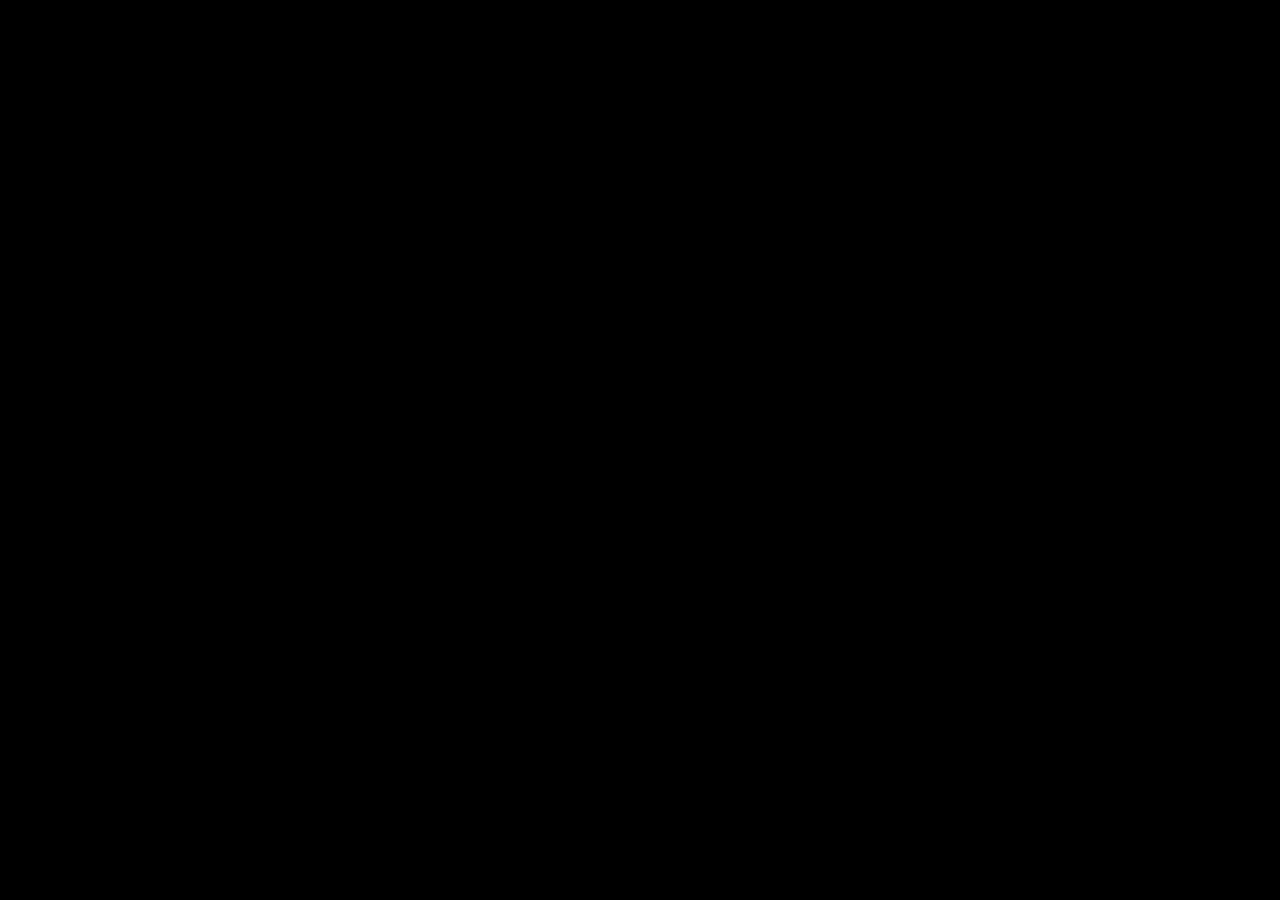
==== index.html @ 0058e204 "Create opening black screen" ====
<!DOCTYPE html>
<html lang="en">
<head>
    <meta charset="UTF-8">
    <meta name="viewport" content="width=device-width, initial-scale=1.0">

    <title>Creating Adventure</title>

    <link rel="stylesheet" href="style.css">
</head>

<body>

    <main id="adventure">
    </main>

    <script src="script.js"></script>
</body>
</html>
---- style.css ----
* {
    margin: 0;
    padding: 0;
    box-sizing: border-box;
}

html,
body {
    width: 100%;
    height: 100%;
}

body {
    background: #000;
    overflow: hidden;
}

#adventure {
    width: 100%;
    min-height: 100vh;
    background: #000;
}
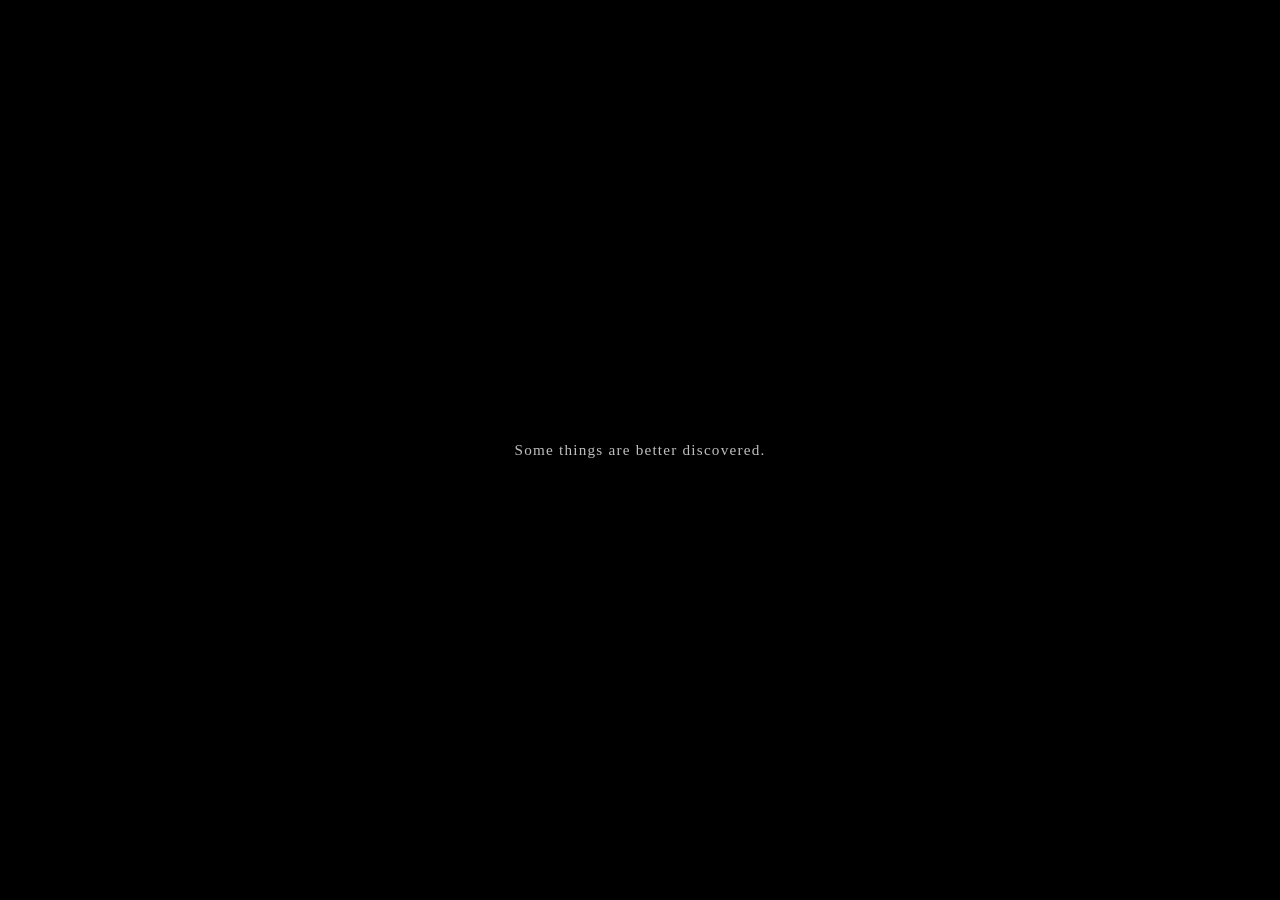
==== commit 90025d05: "Add opening message" ====
--- a/index.html
+++ b/index.html
@@ -11,8 +11,11 @@
 
 <body>
 
-    <main id="adventure">
-    </main>
+<main id="adventure">
+    <div class="opening-line">
+        <span>Some things are better discovered.</span>
+    </div>
+</main>
 
     <script src="script.js"></script>
 </body>
--- a/style.css
+++ b/style.css
@@ -19,4 +19,31 @@
     width: 100%;
     min-height: 100vh;
     background: #000;
+}
+
+.opening-line {
+    position: fixed;
+    inset: 0;
+    display: flex;
+    align-items: center;
+    justify-content: center;
+
+    color: rgba(255, 255, 255, 0.75);
+    font-family: Georgia, serif;
+    font-size: 0.95rem;
+    letter-spacing: 0.08em;
+    text-align: center;
+
+    opacity: 0;
+    animation: openingFade 3s ease forwards;
+}
+
+@keyframes openingFade {
+    from {
+        opacity: 0;
+    }
+
+    to {
+        opacity: 1;
+    }
 }
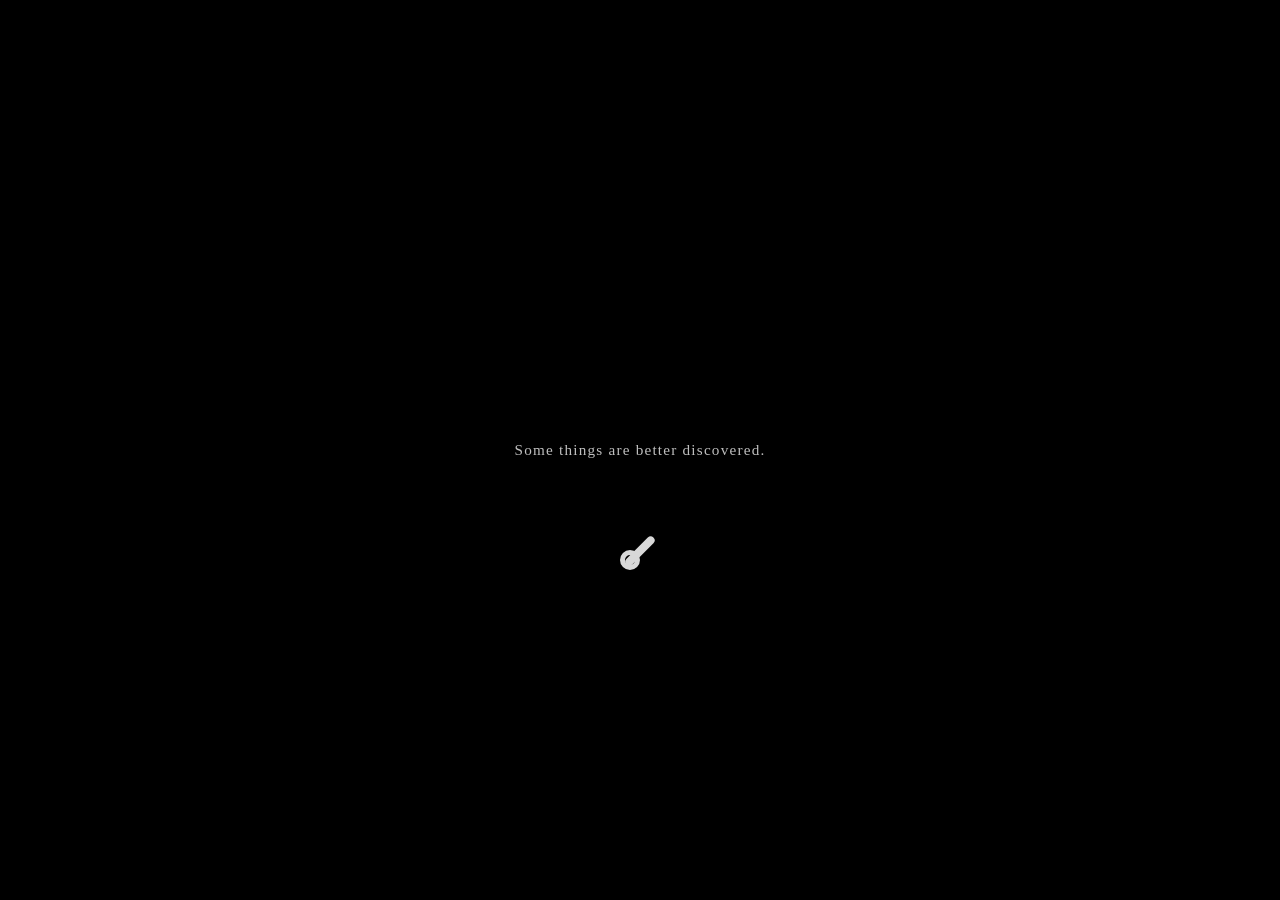
==== commit a3ee0001: "Add interactive little key" ====
--- a/index.html
+++ b/index.html
@@ -15,6 +15,12 @@
     <div class="opening-line">
         <span>Some things are better discovered.</span>
     </div>
+
+    <button class="little-key" aria-label="Unlock">
+    <span class="key-shaft"></span>
+    <span class="key-ring"></span>
+</button>
+
 </main>
 
     <script src="script.js"></script>
--- a/style.css
+++ b/style.css
@@ -46,4 +46,102 @@
     to {
         opacity: 1;
     }
+}
+
+.little-key {
+    position: fixed;
+    left: 50%;
+    top: 58%;
+
+    width: 58px;
+    height: 58px;
+
+    transform: translateX(-50%);
+
+    border: none;
+    background: transparent;
+
+    cursor: pointer;
+    opacity: 0;
+
+    animation: keyAppear 2s ease 3s forwards;
+
+    -webkit-tap-highlight-color: transparent;
+}
+
+.key-shaft {
+    position: absolute;
+
+    width: 8px;
+    height: 38px;
+
+    left: 25px;
+    top: 10px;
+
+    background: #d8d8d8;
+    border-radius: 4px;
+
+    transform: rotate(45deg);
+}
+
+.key-ring {
+    position: absolute;
+
+    width: 20px;
+    height: 20px;
+
+    left: 9px;
+    top: 28px;
+
+    border: 5px solid #d8d8d8;
+    border-radius: 50%;
+
+    transform: rotate(45deg);
+}
+
+@keyframes keyAppear {
+    from {
+        opacity: 0;
+        transform: translateX(-50%) translateY(8px);
+    }
+
+    to {
+        opacity: 1;
+        transform: translateX(-50%) translateY(0);
+    }
+}
+
+.opening-line.fade-out {
+    animation: messageDisappear 1s ease forwards;
+}
+
+.little-key.unlocking {
+    animation: keyUnlock 1s ease forwards;
+}
+
+@keyframes keyUnlock {
+    0% {
+        opacity: 1;
+        transform: translateX(-50%) scale(1) rotate(0deg);
+    }
+
+    25% {
+        opacity: 1;
+        transform: translateX(-50%) scale(1.18) rotate(-8deg);
+    }
+
+    50% {
+        opacity: 1;
+        transform: translateX(-50%) scale(1.12) rotate(8deg);
+    }
+
+    75% {
+        opacity: 1;
+        transform: translateX(-50%) scale(1.05) rotate(-4deg);
+    }
+
+    100% {
+        opacity: 0;
+        transform: translateX(-50%) scale(0.85) rotate(15deg);
+    }
 }
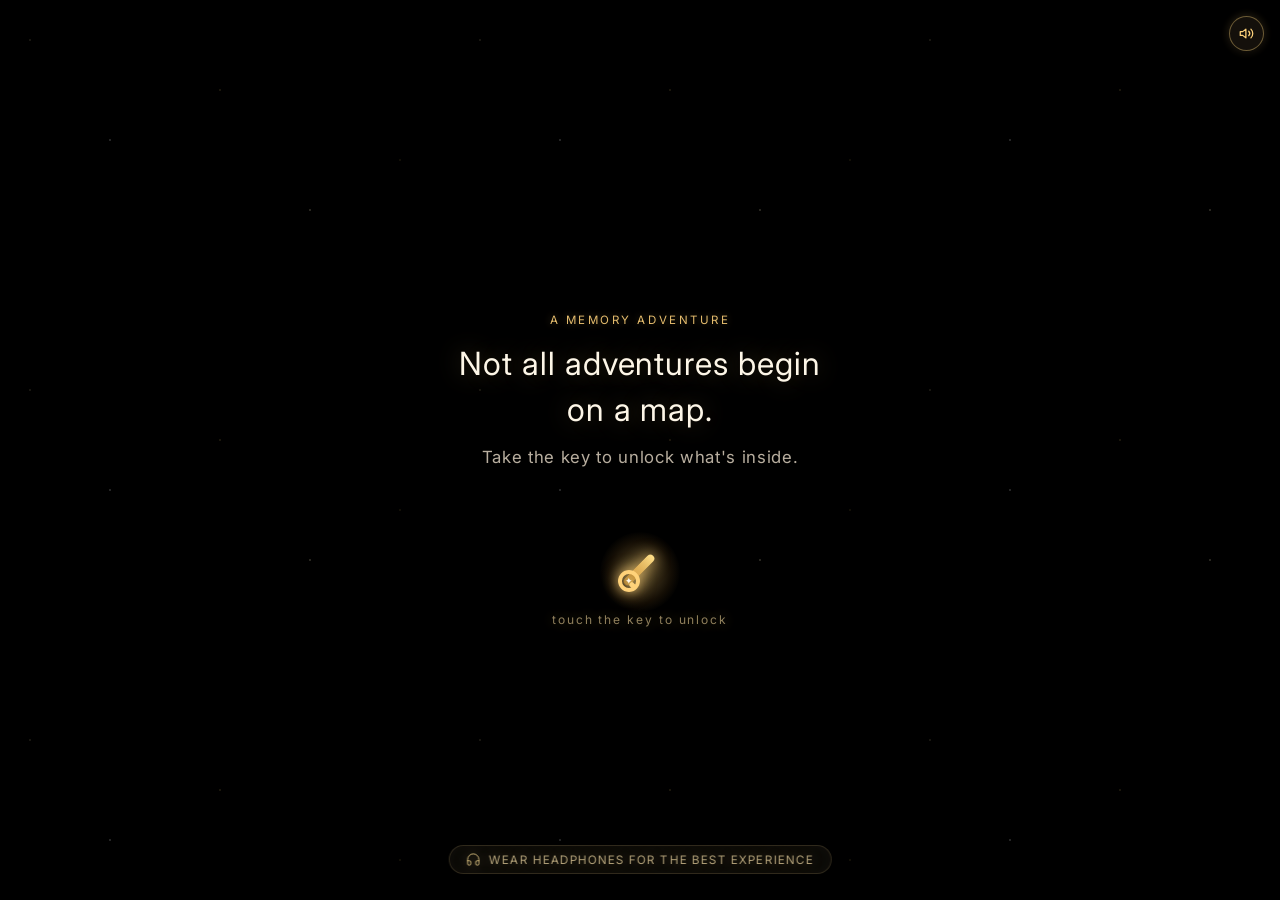
==== commit 5da0017e: "Bespoke birthday journey for Kokila ✨" ====
--- a/index.html
+++ b/index.html
@@ -6,23 +6,426 @@
 
     <title>Creating Adventure</title>
 
+    <link rel="preconnect" href="https://fonts.googleapis.com">
+    <link rel="preconnect" href="https://fonts.gstatic.com" crossorigin>
+    <link href="https://fonts.googleapis.com/css2?family=Caveat:wght@400;600;700&family=Inter:wght@300;400;500;600;700;800&display=swap" rel="stylesheet">
     <link rel="stylesheet" href="style.css">
 </head>
 
 <body>
 
+    <!-- Floating Audio Controller -->
+    <button id="audio-toggle" class="audio-control-btn" type="button" aria-label="Toggle background music" title="Toggle Music">
+        <svg class="audio-icon audio-icon-playing" width="18" height="18" viewBox="0 0 24 24" fill="none" stroke="currentColor" stroke-width="2" stroke-linecap="round" stroke-linejoin="round" aria-hidden="true">
+            <polygon points="11 5 6 9 2 9 2 15 6 15 11 19 11 5"></polygon>
+            <path d="M15.54 8.46a5 5 0 0 1 0 7.07"></path>
+            <path d="M19.07 4.93a10 10 0 0 1 0 14.14"></path>
+        </svg>
+        <svg class="audio-icon audio-icon-muted" width="18" height="18" viewBox="0 0 24 24" fill="none" stroke="currentColor" stroke-width="2" stroke-linecap="round" stroke-linejoin="round" aria-hidden="true">
+            <polygon points="11 5 6 9 2 9 2 15 6 15 11 19 11 5"></polygon>
+            <line x1="23" y1="9" x2="17" y2="15"></line>
+            <line x1="17" y1="9" x2="23" y2="15"></line>
+        </svg>
+        <span class="audio-pulse-ring" aria-hidden="true"></span>
+    </button>
+
+    <!-- Cinematic Soundtrack Audio Tracks -->
+    <div id="soundtrack-container" style="display:none;" aria-hidden="true">
+        <audio id="audio-track-1" preload="auto" loop playsinline>
+            <source src="audio/track1-possession.mp3" type="audio/mpeg">
+        </audio>
+        <audio id="audio-track-2" preload="auto" loop playsinline>
+            <source src="audio/track2-time-wont-change.mp3" type="audio/mpeg">
+        </audio>
+        <!-- Centerpiece Track: Soulmate (Countdown & Centerpiece Card) -->
+        <audio id="audio-track-soulmate" preload="auto" loop playsinline>
+            <source src="audio/Soulmate.m4a" type="audio/mp4">
+            <source src="audio/Soulmate.m4a" type="audio/x-m4a">
+        </audio>
+        <!-- Envelope & Letter Track: Lost Letters -->
+        <audio id="audio-track-3" preload="auto" loop playsinline>
+            <source src="audio/track3-lost-letters.mp3" type="audio/mpeg">
+            <source src="audio/track3-lost-letters.m4a" type="audio/mp4">
+        </audio>
+        <!-- Movie Credits Track: Enchanting -->
+        <audio id="audio-track-4" preload="auto" playsinline>
+            <source src="audio/track4-enchanting.mp3" type="audio/mpeg">
+        </audio>
+    </div>
+
 <main id="adventure">
+    <!-- Stage 1: The Sacred Key & Opening -->
+    <div class="opening-space" aria-hidden="true">
+        <div class="opening-stardust"></div>
+    </div>
+
     <div class="opening-line">
-        <span>Some things are better discovered.</span>
+        <span class="opening-tag">A Memory Adventure</span>
+        <h1 class="opening-title">Not all adventures begin on a map.</h1>
+        <p class="opening-prompt">Take the key to unlock what's inside.</p>
     </div>
 
-    <button class="little-key" aria-label="Unlock">
-    <span class="key-shaft"></span>
-    <span class="key-ring"></span>
-</button>
+    <!-- Ambient Sound Whisper -->
+    <div class="opening-audio-cue" aria-hidden="true">
+        <svg class="audio-cue-svg" width="15" height="15" viewBox="0 0 24 24" fill="none" stroke="currentColor" stroke-width="1.6" stroke-linecap="round" stroke-linejoin="round" aria-hidden="true">
+            <path d="M3 14h3a2 2 0 0 1 2 2v3a2 2 0 0 1-2 2H5a2 2 0 0 1-2-2v-7a9 9 0 0 1 18 0v7a2 2 0 0 1-2 2h-1a2 2 0 0 1-2-2v-3a2 2 0 0 1 2-2h3"></path>
+        </svg>
+        <span class="audio-cue-text">Wear headphones for the best experience</span>
+    </div>
+
+    <button class="little-key" aria-label="Unlock the adventure" title="Take the key">
+        <div class="key-aura" aria-hidden="true"></div>
+        <span class="key-shaft"></span>
+        <span class="key-ring">
+            <span class="key-gem" aria-hidden="true">✦</span>
+        </span>
+    </button>
+
+    <!-- Pure Light Form Hint (Appears softly after 5s if idle) -->
+    <p class="key-light-hint" aria-hidden="true">touch the key to unlock</p>
+
+    <div class="unlock-screen"></div>
+    <div class="golden-light"></div>
+
+    <!-- Stage 2: The Gateway Unlock -->
+    <section class="next-scene" aria-label="The Gateway">
+        <div class="gateway-beam" aria-hidden="true"></div>
+        <div class="gateway-content">
+            <div class="gateway-emblem" aria-hidden="true">✦</div>
+            <span class="gateway-tag">The Threshold</span>
+            <h2 class="gateway-title">The Door is Open.</h2>
+            <p class="gateway-subtitle">A quiet path back through the years we've shared.</p>
+            <button class="continue-hint" type="button">
+                Step Inside <span>→</span>
+            </button>
+        </div>
+    </section>
+
+    <!-- Stage 3: The Discovery -->
+    <section class="discovery-scene" aria-label="The Discovery">
+        <div class="discovery-halo" aria-hidden="true"></div>
+        <div class="discovery-constellation" aria-hidden="true">
+            <span class="const-star const-1">✦</span>
+            <span class="const-line"></span>
+            <span class="const-star const-2">✦</span>
+            <span class="const-line"></span>
+            <span class="const-star const-3">✦</span>
+        </div>
+        <div class="discovery-content">
+            <span class="discovery-tag">Before the Noise</span>
+            <h2 class="discovery-title">Years may pass, but memories stay golden.</h2>
+            <p class="discovery-subtitle">A small pause for the chaos, the laughter, and the school days that built this bond.</p>
+            <button class="discovery-hint" type="button">
+                Follow the Light <span>↓</span>
+            </button>
+        </div>
+    </section>
+
+    <!-- Stage 4: The Birthday Wish & Candle -->
+    <section class="wish-scene" aria-label="Make a Wish">
+        <div class="wish-ambient-glow" aria-hidden="true"></div>
+
+        <header class="wish-header">
+            <span class="wish-tag">A Birthday Tradition</span>
+            <h2 class="wish-heading">Make a Wish</h2>
+            <p class="wish-subheading">Every year brings new roads, but today is for you.</p>
+        </header>
+
+        <!-- The Realistic Birthday Candle -->
+        <div class="wish-candle-wrapper">
+            <div class="wish-candle" role="button" tabindex="0" aria-label="Touch to light the birthday candle">
+                <!-- Flame -->
+                <div class="candle-flame">
+                    <span class="flame-inner"></span>
+                </div>
+                <!-- Thread Wick with pre-ignition ember -->
+                <div class="candle-wick">
+                    <span class="wick-ember" aria-hidden="true"></span>
+                    <div class="wick-guide-ring" aria-hidden="true"></div>
+                </div>
+                <!-- Wax Pillar -->
+                <div class="candle-body">
+                    <div class="candle-melt"></div>
+                </div>
+                <!-- Brass Plate Pedestal -->
+                <div class="candle-pedestal" aria-hidden="true"></div>
+            </div>
+        </div>
+
+        <div class="wish-star" aria-hidden="true">✦</div>
+
+        <p class="wish-message">Close your eyes, make your wish, and release it into the stars.</p>
+
+        <div class="wish-action-area">
+            <button class="wish-hint" type="button">Touch the Wick to Light the Flame ✦</button>
+            <p class="wish-guide-below" aria-hidden="true"><span class="guide-arrow">↑</span> touch the wick or tap above to light ✦</p>
+        </div>
+
+        <!-- Golden portal transition -->
+        <div class="wish-portal" aria-hidden="true"></div>
+    </section>
+
+    <!-- Stage 6: The Lantern Walk -->
+    <section class="memory-scene" aria-label="The Lantern Walk">
+        <!-- Celebratory Golden Birthday Streamer Blast for Chapters 1-3 -->
+        <canvas id="streamer-blast-canvas" class="streamer-blast-canvas" aria-hidden="true"></canvas>
+        <div class="popper-launcher" id="popper-launcher" aria-hidden="true"></div>
+
+        <div class="lantern-walk">
+            <!-- Floating Ambient Lantern -->
+            <div class="walk-lantern unlit" aria-hidden="true">
+                <div class="lantern-glow"></div>
+                <div class="lantern-frame">
+                    <div class="lantern-cap"></div>
+                    <div class="lantern-glass">
+                        <div class="lantern-flame"></div>
+                    </div>
+                    <div class="lantern-base"></div>
+                </div>
+            </div>
+
+            <!-- Memory Vignettes (Chapters) -->
+            <div class="vignette-stage">
+                <article class="vignette-card active" data-step="0">
+                    <span class="vignette-chapter">Chapter I</span>
+                    <h2 class="vignette-title">The First Steps</h2>
+                    <div class="vignette-token" aria-hidden="true">
+                        <svg viewBox="0 0 24 24" width="28" height="28" fill="none" stroke="currentColor" stroke-width="1.5">
+                            <circle cx="12" cy="12" r="9"/>
+                            <path d="M12 7v5l3 3"/>
+                        </svg>
+                    </div>
+                    <p class="vignette-text">It all began with a simple classroom arrangement. 📚 I got to know you through a friend of my group leader. Back then, I never imagined that such a small connection would lead to a friendship that would mean so much to me. 🫶</p>
+                </article>
+
+                <article class="vignette-card" data-step="1">
+                    <span class="vignette-chapter">Chapter II</span>
+                    <h2 class="vignette-title">The Shared Chaos</h2>
+                    <div class="vignette-token" aria-hidden="true">
+                        <svg viewBox="0 0 24 24" width="28" height="28" fill="none" stroke="currentColor" stroke-width="1.5">
+                            <path d="M4 19.5A2.5 2.5 0 0 1 6.5 17H20"/>
+                            <path d="M6.5 2H20v20H6.5A2.5 2.5 0 0 1 4 19.5v-15A2.5 2.5 0 0 1 6.5 2z"/>
+                            <line x1="8" y1="7" x2="16" y2="7"/>
+                            <line x1="8" y1="11" x2="14" y2="11"/>
+                        </svg>
+                    </div>
+                    <p class="vignette-text">From surviving exam pressure and endless record writing to all the fun we had in class, our school days were filled with so many little moments. 📚 And those bus rides back home, talking about how the day went, followed by our messages even after reaching home… somehow, there was always something more to share. 😂💬 Looking back, it's amazing how those ordinary everyday moments became some of my favourite memories. 🥹✨</p>
+                </article>
+
+                <article class="vignette-card" data-step="2">
+                    <span class="vignette-chapter">Chapter III</span>
+                    <h2 class="vignette-title">The Quiet Constant</h2>
+                    <div class="vignette-token" aria-hidden="true">
+                        <svg viewBox="0 0 24 24" width="28" height="28" fill="none" stroke="currentColor" stroke-width="1.5">
+                            <path d="M17.5 19H9a7 7 0 1 1 6.71-9h1.79a4.5 4.5 0 1 1 0 9Z"/>
+                            <path d="M11 19v2m4-2v2"/>
+                        </svg>
+                    </div>
+                    <p class="vignette-text">As school days turned into different routines, life slowly became busier for both of us. We may not talk as often as we used to, but our messages and calls still keep our friendship going 💬. I know we don't have to talk every day to remain best friends, but honestly, I still miss having you around in person. Those face-to-face conversations, random laughs, and little everyday moments are things that messages and calls can never quite replace. Even with life taking us through different routines, you'll always be someone whose presence I genuinely miss ✨.</p>
+                </article>
+
+                <article class="vignette-card" data-step="3">
+                    <span class="vignette-chapter">Chapter IV</span>
+                    <h2 class="vignette-title">The Open Horizon</h2>
+                    <div class="vignette-token" aria-hidden="true">
+                        <svg viewBox="0 0 24 24" width="28" height="28" fill="none" stroke="currentColor" stroke-width="1.5">
+                            <path d="M12 3l2.8 5.7 6.2.9-4.5 4.4 1.1 6.2L12 17.3l-5.6 2.9 1.1-6.2-4.5-4.4 6.2-.9z"/>
+                        </svg>
+                    </div>
+                    <p class="vignette-text">There's still so much waiting for us beyond the school days we've left behind. Different goals, new experiences, and plenty of things life has yet to bring our way. 🌷 I hope that, even as we grow older and follow our own paths, we still find little moments to meet, talk, laugh, and create new memories together. I genuinely wish to see you achieve everything you've been working towards and find happiness in every chapter ahead. And who knows? Maybe years from now, we'll look back at all these little memories and laugh about how it all began. Here's to everything still waiting for us! ✨</p>
+                </article>
+
+                <!-- Heartfelt Suspense Countdown before Centerpiece Reveal -->
+                <div class="walk-countdown-interlude" aria-hidden="true">
+                    <div class="countdown-pulse-ring"></div>
+                    <div class="countdown-number-box">
+                        <span class="countdown-num">3</span>
+                    </div>
+                    <p class="countdown-phrase">Every journey has a reason...</p>
+                    <p class="countdown-sub-phrase">A quiet pause before the truth.</p>
+                </div>
+
+                <article class="vignette-card conclusion-card" data-step="4">
+                    <div class="conclusion-emblem" aria-hidden="true">✦</div>
+                    <span class="vignette-chapter">FOR MY BEST FRIEND 🌷✨</span>
+                    <h2 class="vignette-title conclusion-name-title">Happy Birthday, Kokila! 🥳🎂🎀</h2>
+                    <p class="vignette-text">Another year of laughter, growth, and new experiences awaits you. I hope life brings you happiness, success, and everything you've been wishing for. 🌸🦋</p>
+                    <p class="vignette-text">And here's one thing I want you to know: No matter how much our lives change, I'll always value the friendship we've built. I'll keep cheering for you, celebrating your little victories, sharing laughs whenever we meet, and making more memories whenever life gives us the chance. 🫶💫</p>
+                    <p class="vignette-text">You have a friend in me, always. 🤝💗</p>
+                    <button class="walk-finish-btn" type="button">There is one last thing... ✦</button>
+                </article>
+            </div>
+
+            <!-- Navigation Controls -->
+            <nav class="walk-controls" aria-label="Lantern Walk Navigation">
+                <div class="step-indicators" aria-hidden="true">
+                    <span class="step-dot active"></span>
+                    <span class="step-dot"></span>
+                    <span class="step-dot"></span>
+                    <span class="step-dot"></span>
+                </div>
+                <button class="walk-step-btn" type="button">
+                    Walk forward <span>→</span>
+                </button>
+            </nav>
+        </div>
+    </section>
+
+    <!-- Stage 7: The Cinematic Envelope & Letter Reveal -->
+    <section class="envelope-scene" aria-label="A Letter for You">
+        <div class="envelope-bloom" aria-hidden="true"></div>
+        <div class="envelope-shimmer" aria-hidden="true"></div>
+        <div class="envelope-spotlight" aria-hidden="true"></div>
+        <div class="envelope-wrapper">
+            <div class="envelope-glow" aria-hidden="true"></div>
+
+            <!-- The Interactive Envelope -->
+            <div class="envelope-card" role="button" tabindex="0" aria-label="Touch the wax seal to open the letter">
+                <div class="envelope-box">
+                    <!-- 1. Back panel with archival lining -->
+                    <div class="envelope-back">
+                        <div class="envelope-lining"></div>
+                    </div>
+
+                    <!-- 2. The Physical Letter Paper tucked inside the envelope pocket -->
+                    <article class="letter-paper" aria-hidden="true">
+                        <!-- Physical Fold Creases & Paper Edge Highlight -->
+                        <div class="paper-crease paper-crease-top" aria-hidden="true"></div>
+                        <div class="paper-crease paper-crease-bottom" aria-hidden="true"></div>
+                        <div class="paper-edge-highlight" aria-hidden="true"></div>
+
+                        <header class="letter-header">
+                            <span class="letter-subtitle">For My Best Friend</span>
+                            <h2 class="letter-title">Beyond the Adventure</h2>
+                        </header>
+                        <div class="letter-body">
+                            <p>If there's one thing I hope you know, it's how much you mean to me. <span class="letter-emoji">🫶</span></p>
+                            <p>This little website is my way of showing you just how much you matter to me. I hoping that even a small part of what our friendship means to me would reach you through these words and memories. <span class="letter-emoji">💗</span></p>
+                            <p>I've never really been on the receiving side of something like this, but I wanted you to experience it. Honestly, I wasn't sure how you'd feel about receiving something this personal from me, but I thought you deserved to have this experience too <span class="letter-emoji">🤍</span></p>
+                            <p>I've met so many people along the way, but the comfort I feel when I'm with you is something I haven't found with anyone else. There's just something about being around you that feels different—something easy, familiar, and hard to put into words. From our random conversations to our silliest jokes, you've given me so many little moments that I'll always keep close to my heart. <span class="letter-emoji">✨</span></p>
+                            <p>Maybe I don't tell you this often, but your presence makes a difference in my life. Even on days when I don't feel like talking to anyone, you're still someone I find myself wanting to talk to. And even when life gets busy and we don't talk as much, it doesn't make you any less important to me. <span class="letter-emoji">🤍</span></p>
+                            <p>Sometimes, when I see two best friends laughing together like absolute idiots over the smallest things, I find myself missing you a little more. It's funny how something so ordinary can remind you of someone so important. <span class="letter-emoji">🥹</span></p>
+                            <p>And honestly, your reels about our friendship? They genuinely light up my entire day. You might send them as just another reel, but to me, there's something special about knowing that a little piece of our friendship crossed your mind too. <span class="letter-emoji">🥺💞</span></p>
+                            <p>I don't know where life will take us or how much things will change along the way. But I hope that, no matter how busy life gets or how different our days become, we always find a way to stay in each other's lives. We don't have to talk every day for this friendship to matter. I just hope we never lose the comfort of being ourselves around each other. <span class="letter-emoji">🌷</span></p>
+                            <p class="letter-birthday-line"><strong>Happy Birthday, Kokila. <span class="letter-emoji">❤️🎂</span></strong></p>
+                            <p>I know life can get pretty tough sometimes, but whenever it does, just one call or one message is enough. I'll be there for you, no matter what—as your best friend, ready to listen, laugh with you, or simply be there whenever you need me. You can always count on me. <span class="letter-emoji">🫂🤝</span></p>
+                            <p>No matter how much life changes, I hope we always have a little space in each other's world for the laughter, the nonsense, and the friendship that means so much to me. Here's to many more little moments that we'll someday look back on and smile about. <span class="letter-emoji">✨</span></p>
+                            <div class="letter-signoff">
+                                <span class="signoff-salutation">Forever your friend,</span>
+                                <span class="signoff-name">Karthik</span>
+                            </div>
+                        </div>
+                        <footer class="letter-footer">
+                            <button class="letter-close-btn" type="button">Continue Journey ✦</button>
+                        </footer>
+                    </article>
+
+                    <!-- 3. Front Pocket Panels (covers lower half of letter) -->
+                    <div class="envelope-pocket"></div>
+
+                    <!-- 4. Top Triangular Flap -->
+                    <div class="envelope-flap"></div>
+
+                    <!-- 5. Golden Wax Seal -->
+                    <div class="envelope-seal" aria-hidden="true">
+                        <span class="seal-monogram">K</span>
+                    </div>
+                </div>
+            </div>
+
+            <p class="envelope-hint">Touch the seal to open</p>
+
+            <!-- Floating Scroll Guide Arrow (Positioned safely BELOW letter paper after 10s idle) -->
+            <button class="letter-scroll-cue" id="letter-scroll-cue" type="button" aria-label="Scroll down to read more" title="Scroll down">
+                <svg width="18" height="18" viewBox="0 0 24 24" fill="none" stroke="currentColor" stroke-width="2.4" stroke-linecap="round" stroke-linejoin="round" aria-hidden="true">
+                    <polyline points="6 9 12 15 18 9"></polyline>
+                </svg>
+            </button>
+        </div>
+    </section>
+
+    <!-- Stage 8 & 9: The Cinematic Movie Ending Credits & Final Note -->
+    <section class="credits-scene" aria-label="Closing Credits and Farewell">
+        <div class="credits-stars" aria-hidden="true"></div>
+        <div class="credits-spotlight" aria-hidden="true"></div>
+        <div class="credits-final-bloom" aria-hidden="true"></div>
+
+        <div class="credits-theater">
+            
+            <!-- Slide 1: Original Soundtrack -->
+            <article class="credit-slide" data-slide="0">
+                <span class="credit-category">ORIGINAL SOUNDTRACK</span>
+                <p class="credit-highlight typewriter-text">Specially Made for You 🎶</p>
+                <div class="credit-track-list">
+                    <p class="credit-line typewriter-text">Every track you hear in this little adventure was composed by Me,</p>
+                    <p class="credit-line typewriter-text">Unakku pudikkum nu nenachen, So pannen 😁.</p>
+                    <p class="credit-line credit-software typewriter-text">Composed in FL Studio (software)</p>
+                    <p class="credit-line typewriter-text">A little gift through music. 🫶✨</p>
+                </div>
+            </article>
+
+            <!-- Slide 2: Story & Memories -->
+            <article class="credit-slide" data-slide="1">
+                <span class="credit-category">STORY &amp; MEMORIES</span>
+                <p class="credit-statement typewriter-text">Inspired by a Friendship Called Ours 💗</p>
+                <div class="credit-story-box">
+                    <p class="credit-subtext typewriter-text">From ordinary school days to unforgettable little moments, every part of this adventure carries a memory of our friendship 🏫💕</p>
+                    <p class="credit-subtext typewriter-text">Some memories were made in classrooms, some during phone calls, and some through simple messages. Each one became a little part of this story ✨</p>
+                </div>
+            </article>
+
+            <!-- Slide 3: Design & Coding -->
+            <article class="credit-slide" data-slide="2">
+                <span class="credit-category">DESIGN &amp; CODING</span>
+                <p class="credit-statement typewriter-text">A Month in the Making 🌙</p>
+                <div class="credit-story-box">
+                    <p class="credit-subtext typewriter-text">The first week went into building the foundation and writing the base code. The rest of the month was spent bringing this little adventure to life, one idea and detail at a time.</p>
+                    <p class="credit-subtext typewriter-text">Countless little touches, quiet late nights with start-dust, and a month of effort—all to make something special for you 🌷</p>
+                </div>
+            </article>
+
+            <!-- Slide 4: Special Dedication -->
+            <article class="credit-slide" data-slide="3">
+                <span class="credit-category">SPECIAL DEDICATION</span>
+                <div class="credit-dedication-box">
+                    <p class="credit-dedication-text typewriter-text">To the one friend who made the ordinary school days unforgettable. 🌷✨</p>
+                    <p class="credit-dedication-sub typewriter-text">No matter how far the road goes, some bonds remain unchanged. 🫶</p>
+                </div>
+            </article>
+
+            <!-- Slide 5: The Grand Final Climax & Peaceful Closing -->
+            <article class="credit-slide final-slide" data-slide="4">
+                <div class="final-star" aria-hidden="true">✦</div>
+                <div class="final-climax-box">
+                    <p class="final-gratitude-text typewriter-text">Thank you for being part of my story. 🌷</p>
+                    <h2 class="final-birthday-text typewriter-text">Happy Birthday, Kokz ! 🤍✨</h2>
+                    <div class="final-body-box">
+                        <p class="final-paragraph typewriter-text">The school days may be behind us, but the memories we've made will always have a special place in my life.</p>
+                        <p class="final-paragraph typewriter-text">I hope this little Bespoke brought a smile to your face, just as creating it brought so much joy to mine.</p>
+                        <p class="final-paragraph typewriter-text">Here's to the memories we've made, and all the little moments still waiting for us. 🥹💛</p>
+                    </div>
+                    <p class="final-friendship-text typewriter-text">With lots of friendship, always... 🫶</p>
+                </div>
+                <div class="final-actions">
+                    <button class="replay-btn" type="button" aria-label="Relive the journey">
+                        <span>↺</span> Relive the Journey
+                    </button>
+                </div>
+            </article>
+
+        </div>
+
+        <!-- Cinematic Next Slide Timer (Clean 6s Countdown) -->
+        <div class="credits-timeline-bar" aria-hidden="true">
+            <div class="credits-progress-track">
+                <div class="credits-progress-fill"></div>
+            </div>
+            <span class="credits-time-countdown">6s</span>
+        </div>
+    </section>
 
 </main>
 
     <script src="script.js"></script>
 </body>
-</html>+</html>
--- a/style.css
+++ b/style.css
@@ -1,3 +1,27 @@
+/* --- ULTIMATE MOBILE LAG FIX: STRIP SHADOW BLURS FROM MOVING ENGINE PARTICLES --- */
+.touch-spark, 
+.portal-spark, 
+.confetti-piece, 
+.spark-trail-dot, 
+.seal-shard, 
+.transition-ember,
+.wish-travel-spark {
+    box-shadow: none !important;
+    filter: none !important;
+    will-change: transform, opacity;
+}
+
+:root {
+    --font-sf: -apple-system, BlinkMacSystemFont, "SF Pro Display", "SF Pro Text", "SF Pro", "Inter", -apple-system-subheadline, system-ui, sans-serif;
+    --font-sf-bold: -apple-system, BlinkMacSystemFont, "SF Pro Display", "SF Pro", "Inter", system-ui, sans-serif;
+
+    /* Stranger Things S03 Starcourt Mall Night Lights (Pink & Blue Fusion) */
+    --starcourt-pink: #ff2a8d;
+    --starcourt-blue: #00d4ff;
+    --starcourt-violet: #d946ef;
+    --starcourt-gold: #ffd27a;
+}
+
 * {
     margin: 0;
     padding: 0;
@@ -11,8 +35,15 @@
 }
 
 body {
-    background: #000;
+    background: #040406;
+    background-image: 
+        radial-gradient(ellipse at 12% 18%, rgba(255, 42, 141, 0.04) 0%, transparent 48%),
+        radial-gradient(ellipse at 88% 82%, rgba(0, 212, 255, 0.04) 0%, transparent 48%);
+    /* background-attachment: fixed removed for mobile 60fps */
     overflow: hidden;
+    font-family: var(--font-sf);
+    -webkit-font-smoothing: antialiased;
+    -moz-osx-font-smoothing: grayscale;
 }
 
 #adventure {
@@ -21,127 +52,3948 @@
     background: #000;
 }
 
+/* ========================================================
+   STAGE 1: The Sacred Key & Memory Opening
+   ======================================================== */
+.opening-space {
+    position: fixed;
+    inset: 0;
+    pointer-events: none;
+    z-index: 0;
+}
+
+.opening-stardust {
+    position: absolute;
+    inset: 0;
+    background-image: 
+        radial-gradient(1px 1px at 30px 40px, rgba(255, 230, 175, 0.65), transparent),
+        radial-gradient(1.5px 1.5px at 110px 140px, rgba(255, 255, 255, 0.55), transparent),
+        radial-gradient(1px 1px at 220px 90px, rgba(255, 215, 120, 0.7), transparent),
+        radial-gradient(1.5px 1.5px at 310px 210px, rgba(255, 240, 200, 0.6), transparent),
+        radial-gradient(1px 1px at 400px 160px, rgba(255, 210, 100, 0.5), transparent);
+    background-size: 450px 350px;
+    opacity: 0.5;
+    animation: stardustTwinkle 6s ease-in-out infinite alternate;
+}
+
 .opening-line {
     position: fixed;
     inset: 0;
+    bottom: 120px;
+    display: flex;
+    flex-direction: column;
+    align-items: center;
+    justify-content: center;
+    text-align: center;
+    padding: 24px;
+    margin: auto;
+    max-width: 440px;
+    opacity: 0;
+    animation: openingFadeIn 2.2s ease 0.6s forwards;
+    z-index: 5;
+}
+
+@keyframes openingFadeIn {
+    0% {
+        opacity: 0;
+        transform: translateY(14px);
+    }
+    100% {
+        opacity: 1;
+        transform: translateY(0);
+    }
+}
+
+.opening-tag {
+    font-family: var(--font-sf);
+    font-size: 0.72rem;
+    letter-spacing: 0.22em;
+    text-transform: uppercase;
+    color: #ffd27a;
+    margin-bottom: 14px;
+    opacity: 0.9;
+    text-shadow: 0 0 10px rgba(255, 210, 122, 0.35);
+}
+
+.opening-title {
+    font-family: var(--font-sf);
+    font-size: clamp(1.45rem, 5vw, 2rem);
+    font-weight: normal;
+    color: #fdf6e7;
+    letter-spacing: 0.03em;
+    line-height: 1.45;
+    margin: 0 0 14px;
+    text-shadow: 0 0 24px rgba(255, 215, 120, 0.25);
+}
+
+.opening-prompt {
+    font-family: var(--font-sf);
+    font-size: clamp(0.92rem, 3.8vw, 1.05rem);
+    color: rgba(245, 232, 212, 0.75);
+    letter-spacing: 0.04em;
+    margin: 0;
+}
+
+.opening-line.fade-out {
+    animation: messageDisappear 1s ease forwards;
+    pointer-events: none;
+}
+
+@keyframes messageDisappear {
+    from {
+        opacity: 1;
+    }
+    to {
+        opacity: 0;
+        visibility: hidden;
+    }
+}
+
+/* The Sacred Golden Key */
+.little-key {
+    position: fixed;
+    left: 50%;
+    top: 60%;
+    width: 64px;
+    height: 64px;
+    transform: translateX(-50%);
+    border: none;
+    background: transparent;
+    cursor: pointer;
+    opacity: 0;
+    animation: keyAppear 1.8s ease 1.6s forwards, keyGentleLevitate 3.5s ease-in-out 3.4s infinite alternate;
+    -webkit-tap-highlight-color: transparent;
+    z-index: 10;
+}
+
+@keyframes keyAppear {
+    from {
+        opacity: 0;
+        transform: translateX(-50%) translateY(16px) scale(0.9);
+    }
+    to {
+        opacity: 1;
+        transform: translateX(-50%) translateY(0) scale(1);
+    }
+}
+
+@keyframes keyGentleLevitate {
+    0% {
+        transform: translateX(-50%) translateY(0);
+    }
+    100% {
+        transform: translateX(-50%) translateY(-8px);
+    }
+}
+
+.key-aura {
+    position: absolute;
+    top: 50%;
+    left: 50%;
+    transform: translate(-50%, -50%);
+    width: 80px;
+    height: 80px;
+    border-radius: 50%;
+    background: radial-gradient(circle, rgba(255, 215, 120, 0.38) 0%, rgba(255, 175, 60, 0.08) 55%, transparent 72%);
+    pointer-events: none;
+    animation: keyAuraPulse 2.8s ease-in-out infinite alternate;
+}
+
+@keyframes keyAuraPulse {
+    0% {
+        transform: translate(-50%, -50%) scale(0.9);
+        opacity: 0.6;
+    }
+    100% {
+        transform: translate(-50%, -50%) scale(1.25);
+        opacity: 1;
+    }
+}
+
+/* Touch Beacon Ripple around Key */
+/* Pure Light Form Hint (Appears softly after 5s if idle) */
+.key-light-hint {
+    position: fixed;
+    left: 50%;
+    top: calc(60% + 72px);
+    transform: translateX(-50%);
+    margin: 0;
+    padding: 0;
+    background: transparent;
+    border: none;
+    outline: none;
+    box-shadow: none;
+    color: rgba(255, 228, 165, 0.65);
+    font-family: var(--font-sf);
+    font-size: 12px;
+    font-weight: 400;
+    letter-spacing: 0.16em;
+    text-transform: lowercase;
+    text-align: center;
+    white-space: nowrap;
+    text-shadow: 0 0 14px rgba(255, 215, 120, 0.45), 0 0 28px rgba(255, 195, 75, 0.2);
+    pointer-events: none;
+    opacity: 0;
+    z-index: 11;
+    animation: lightHintFadeIn 1.4s ease 5.0s forwards, lightHintBreath 3.2s ease-in-out 6.4s infinite alternate;
+    transition: opacity 0.4s ease;
+}
+
+@keyframes lightHintFadeIn {
+    0% {
+        opacity: 0;
+        transform: translate(-50%, 6px);
+    }
+    100% {
+        opacity: 0.85;
+        transform: translate(-50%, 0);
+    }
+}
+
+@keyframes lightHintBreath {
+    0% {
+        opacity: 0.55;
+        text-shadow: 0 0 10px rgba(255, 215, 120, 0.3), 0 0 20px rgba(255, 195, 75, 0.15);
+    }
+    100% {
+        opacity: 0.95;
+        text-shadow: 0 0 16px rgba(255, 225, 140, 0.6), 0 0 32px rgba(255, 205, 95, 0.35);
+    }
+}
+
+.key-shaft {
+    position: absolute;
+    width: 8px;
+    height: 40px;
+    left: 27px;
+    top: 10px;
+    background: linear-gradient(180deg, #ffe08a 0%, #d4a047 60%, #9e7124 100%);
+    border-radius: 4px;
+    transform: rotate(45deg);
+    box-shadow: 0 0 14px 2px rgba(255, 210, 122, 0.55);
+}
+
+.key-shaft::after {
+    content: "";
+    position: absolute;
+    bottom: 2px;
+    right: -6px;
+    width: 7px;
+    height: 5px;
+    background: #ffd27a;
+    border-radius: 2px;
+    box-shadow: 0 0 8px rgba(255, 210, 122, 0.6);
+}
+
+.key-ring {
+    position: absolute;
+    width: 22px;
+    height: 22px;
+    left: 10px;
+    top: 30px;
+    border: 4px solid #ffd27a;
+    background: radial-gradient(circle, rgba(255, 225, 150, 0.25) 0%, transparent 70%);
+    border-radius: 50%;
+    transform: rotate(45deg);
+    box-shadow: 0 0 14px 2px rgba(255, 210, 122, 0.55);
     display: flex;
     align-items: center;
     justify-content: center;
-
-    color: rgba(255, 255, 255, 0.75);
-    font-family: Georgia, serif;
-    font-size: 0.95rem;
-    letter-spacing: 0.08em;
-    text-align: center;
-
-    opacity: 0;
-    animation: openingFade 3s ease forwards;
-}
-
-@keyframes openingFade {
+}
+
+.key-gem {
+    color: #fff9eb;
+    font-size: 9px;
+    transform: rotate(-45deg);
+    text-shadow: 0 0 6px #ffd27a;
+    animation: gemShimmer 2s ease-in-out infinite alternate;
+}
+
+@keyframes gemShimmer {
+    0% {
+        opacity: 0.5;
+        transform: rotate(-45deg) scale(0.8);
+    }
+    100% {
+        opacity: 1;
+        transform: rotate(-45deg) scale(1.15);
+    }
+}
+
+.little-key:hover,
+.little-key:focus-visible {
+    filter: brightness(1.15);
+}
+
+.little-key.unlocking {
+    animation: keyUnlock 1s ease forwards;
+    pointer-events: none;
+}
+
+@keyframes keyUnlock {
+    0% {
+        opacity: 1;
+        transform: translateX(-50%) scale(1) rotate(0deg);
+    }
+    25% {
+        opacity: 1;
+        transform: translateX(-50%) scale(1.22) rotate(-10deg);
+    }
+    50% {
+        opacity: 1;
+        transform: translateX(-50%) scale(1.15) rotate(10deg);
+    }
+    75% {
+        opacity: 1;
+        transform: translateX(-50%) scale(1.08) rotate(-5deg);
+    }
+    100% {
+        opacity: 0;
+        transform: translateX(-50%) scale(0.82) rotate(20deg);
+    }
+}
+
+.unlock-screen {
+    position: fixed;
+    inset: 0;
+    background: #000;
+    opacity: 0;
+    pointer-events: none;
+    z-index: 10;
+}
+
+.unlock-screen.active {
+    animation: screenFade 1s ease forwards;
+}
+
+@keyframes screenFade {
     from {
         opacity: 0;
     }
-
     to {
         opacity: 1;
     }
 }
 
-.little-key {
+.golden-light {
     position: fixed;
     left: 50%;
-    top: 58%;
-
-    width: 58px;
-    height: 58px;
-
+    top: 50%;
+    width: 8px;
+    height: 8px;
+    background: #ffd27a;
+    border-radius: 50%;
+    transform: translate(-50%, -50%);
+    box-shadow:
+        0 0 20px 10px rgba(255, 225, 160, 0.75),
+        0 0 55px 30px rgba(255, 185, 80, 0.40),
+        0 0 110px 55px rgba(255, 145, 35, 0.22),
+        0 0 180px 85px rgba(255, 120, 20, 0.10);
+    opacity: 0;
+    pointer-events: none;
+    z-index: 25;
+}
+
+.golden-light.active {
+    animation: goldenLightAppear 3s ease forwards;
+}
+
+@keyframes goldenLightAppear {
+    0% {
+        opacity: 0;
+        transform: translate(-50%, -50%) scale(0.4);
+    }
+    100% {
+        opacity: 1;
+        transform: translate(-50%, -50%) scale(1);
+    }
+}
+
+.golden-light.fade-out {
+    animation: goldenLightDisappear 1s ease forwards;
+}
+
+@keyframes goldenLightDisappear {
+    from {
+        opacity: 1;
+        transform: translate(-50%, -50%) scale(1);
+    }
+    to {
+        opacity: 0;
+        transform: translate(-50%, -50%) scale(1.8);
+    }
+}
+
+
+/* ========================================================
+   STAGE 2: The Gateway Unlock (The Threshold)
+   ======================================================== */
+.next-scene {
+    position: fixed;
+    inset: 0;
+    display: none;
+    flex-direction: column;
+    align-items: center;
+    justify-content: center;
+    background: radial-gradient(circle at 50% 35%, #18130d 0%, #070705 60%, #000 100%);
+    color: #f5e8d0;
+    text-align: center;
+    opacity: 0;
+    pointer-events: none;
+    z-index: 25;
+    padding: 24px;
+}
+
+.next-scene.visible {
+    display: flex;
+    animation: sceneAppear 1.5s ease forwards;
+    pointer-events: auto;
+}
+
+@keyframes sceneAppear {
+    from {
+        opacity: 0;
+    }
+    to {
+        opacity: 1;
+    }
+}
+
+.gateway-beam {
+    position: absolute;
+    top: 0;
+    left: 50%;
     transform: translateX(-50%);
-
+    width: min(340px, 90vw);
+    height: 100%;
+    background: radial-gradient(ellipse at 50% 50%, rgba(255, 215, 120, 0.12) 0%, rgba(255, 175, 60, 0.03) 45%, transparent 70%);
+    pointer-events: none;
+    z-index: 1;
+}
+
+.gateway-content {
+    position: relative;
+    z-index: 2;
+    max-width: 420px;
+    display: flex;
+    flex-direction: column;
+    align-items: center;
+}
+
+.gateway-emblem {
+    color: #ffd27a;
+    font-size: 22px;
+    margin-bottom: 12px;
+    animation: emblemShine 2.5s ease-in-out infinite alternate;
+}
+
+@keyframes emblemShine {
+    0% {
+        opacity: 0.5;
+        transform: scale(0.9);
+        text-shadow: 0 0 6px rgba(255, 210, 122, 0.3);
+    }
+    100% {
+        opacity: 1;
+        transform: scale(1.15);
+        text-shadow: 0 0 16px rgba(255, 215, 125, 0.85);
+    }
+}
+
+.gateway-tag {
+    font-family: var(--font-sf);
+    font-size: 0.72rem;
+    letter-spacing: 0.22em;
+    text-transform: uppercase;
+    color: #ffd27a;
+    margin-bottom: 10px;
+    opacity: 0.85;
+}
+
+.gateway-title {
+    font-family: var(--font-sf);
+    font-size: clamp(1.65rem, 5.2vw, 2.15rem);
+    font-weight: normal;
+    color: #fdf6e7;
+    margin: 0 0 12px;
+    text-shadow: 0 0 24px rgba(255, 210, 122, 0.35);
+}
+
+.gateway-subtitle {
+    font-family: var(--font-sf);
+    font-size: clamp(0.96rem, 3.8vw, 1.1rem);
+    line-height: 1.65;
+    color: rgba(245, 232, 212, 0.88);
+    margin: 0 0 28px;
+    max-width: 320px;
+}
+
+.continue-hint {
+    display: inline-flex;
+    align-items: center;
+    gap: 8px;
+    padding: 13px 28px;
+    border: 1px solid rgba(255, 210, 122, 0.45);
+    border-radius: 30px;
+    background: rgba(255, 210, 122, 0.1);
+    color: #ffd27a;
+    font-family: var(--font-sf);
+    font-size: 14px;
+    letter-spacing: 0.06em;
+    cursor: pointer;
+    transition: all 0.3s ease;
+    -webkit-tap-highlight-color: transparent;
+}
+
+.continue-hint:hover,
+.continue-hint:focus-visible {
+    background: rgba(255, 210, 122, 0.22);
+    border-color: #ffd27a;
+    transform: scale(1.04);
+    box-shadow: 0 4px 18px rgba(0, 0, 0, 0.5), 0 0 16px rgba(255, 210, 122, 0.25);
+    color: #fff6df;
+}
+
+.continue-hint span {
+    display: inline-block;
+    transition: transform 0.3s ease;
+}
+
+.continue-hint:hover span {
+    transform: translateX(4px);
+}
+
+
+/* ========================================================
+   STAGE 3: The Discovery (Before the Noise)
+   ======================================================== */
+.discovery-scene {
+    position: fixed;
+    inset: 0;
+    display: none;
+    flex-direction: column;
+    align-items: center;
+    justify-content: center;
+    padding: 28px;
+    background: radial-gradient(circle at 50% 30%, #151009 0%, #080806 60%, #000 100%);
+    color: #f5ead8;
+    text-align: center;
+    opacity: 0;
+    visibility: hidden;
+    pointer-events: none;
+    z-index: 30;
+}
+
+.discovery-scene.visible {
+    display: flex;
+    visibility: visible;
+    pointer-events: auto;
+    animation: sceneAppear 1.5s ease forwards;
+}
+
+.discovery-halo {
+    position: absolute;
+    top: 45%;
+    left: 50%;
+    transform: translate(-50%, -50%);
+    width: min(420px, 90vw);
+    height: 420px;
+    border-radius: 50%;
+    background: radial-gradient(circle, rgba(255, 215, 120, 0.09) 0%, transparent 65%);
+    pointer-events: none;
+    z-index: 1;
+}
+
+.discovery-constellation {
+    display: flex;
+    align-items: center;
+    justify-content: center;
+    gap: 14px;
+    margin-bottom: 22px;
+    color: #ffd27a;
+    font-size: 14px;
+    opacity: 0.85;
+    position: relative;
+    z-index: 2;
+}
+
+.const-star {
+    display: inline-block;
+    animation: constPulse 3s ease-in-out infinite alternate;
+}
+
+.const-2 {
+    animation-delay: 1s;
+    font-size: 17px;
+}
+
+.const-3 {
+    animation-delay: 2s;
+}
+
+@keyframes constPulse {
+    0% {
+        opacity: 0.5;
+        transform: scale(0.85);
+        text-shadow: 0 0 4px rgba(255, 210, 122, 0.3);
+    }
+    100% {
+        opacity: 1;
+        transform: scale(1.2);
+        text-shadow: 0 0 14px rgba(255, 215, 125, 0.8);
+    }
+}
+
+.const-line {
+    width: 28px;
+    height: 1px;
+    background: linear-gradient(90deg, rgba(255, 210, 122, 0.2), rgba(255, 210, 122, 0.75), rgba(255, 210, 122, 0.2));
+}
+
+.discovery-content {
+    position: relative;
+    z-index: 2;
+    max-width: 440px;
+    display: flex;
+    flex-direction: column;
+    align-items: center;
+}
+
+.discovery-tag {
+    font-family: var(--font-sf);
+    font-size: 0.72rem;
+    letter-spacing: 0.22em;
+    text-transform: uppercase;
+    color: #ffd27a;
+    margin-bottom: 12px;
+    opacity: 0.85;
+}
+
+.discovery-title {
+    font-family: var(--font-sf);
+    font-size: clamp(1.45rem, 5vw, 2.05rem);
+    font-weight: normal;
+    color: #fdf6e7;
+    line-height: 1.45;
+    margin: 0 0 14px;
+    max-width: 380px;
+    text-shadow: 0 0 24px rgba(255, 215, 125, 0.3);
+}
+
+.discovery-subtitle {
+    font-family: var(--font-sf);
+    font-size: clamp(0.95rem, 3.8vw, 1.1rem);
+    line-height: 1.65;
+    color: rgba(245, 232, 212, 0.85);
+    margin: 0 0 30px;
+    max-width: 350px;
+}
+
+.discovery-hint {
+    display: inline-flex;
+    align-items: center;
+    gap: 8px;
+    padding: 13px 28px;
+    border: 1px solid rgba(255, 210, 122, 0.45);
+    border-radius: 30px;
+    background: rgba(255, 210, 122, 0.1);
+    color: #ffd27a;
+    font-family: var(--font-sf);
+    font-size: 14px;
+    letter-spacing: 0.06em;
+    cursor: pointer;
+    transition: all 0.3s ease;
+    -webkit-tap-highlight-color: transparent;
+}
+
+.discovery-hint:hover,
+.discovery-hint:focus-visible {
+    background: rgba(255, 210, 122, 0.22);
+    border-color: #ffd27a;
+    transform: scale(1.04);
+    box-shadow: 0 4px 18px rgba(0, 0, 0, 0.5), 0 0 16px rgba(255, 210, 122, 0.25);
+    color: #fff6df;
+}
+
+.discovery-hint span {
+    display: inline-block;
+    transition: transform 0.3s ease;
+}
+
+.discovery-hint:hover span {
+    transform: translateY(3px);
+}
+
+
+/* ========================================================
+   STAGE 4: The Birthday Wish & Realistic Candle
+   ======================================================== */
+.wish-scene {
+    position: fixed;
+    inset: 0;
+    display: none;
+    flex-direction: column;
+    align-items: center;
+    justify-content: center;
+    gap: clamp(8px, 1.8vh, 16px);
+    padding: clamp(10px, 2vh, 20px);
+    background: radial-gradient(circle at 50% 45%, #18130d 0%, #090806 60%, #000 100%);
+    color: #f5e8d0;
+    text-align: center;
+    opacity: 0;
+    visibility: hidden;
+    pointer-events: none;
+    z-index: 85;
+}
+
+/* Cinematic Layered Dissolve of the entire wish stage over 2.4s */
+.wish-scene.released {
+    opacity: 0;
+    pointer-events: none;
+    transition: opacity 2.4s cubic-bezier(0.2, 0.8, 0.2, 1);
+}
+
+.wish-scene.visible {
+    display: flex;
+    visibility: visible;
+    pointer-events: auto;
+    animation: sceneAppear 1.5s ease forwards;
+}
+
+/* Ambient light in Make a Wish: authentic warm golden radiance returned */
+.wish-ambient-glow {
+    position: absolute;
+    top: 50%;
+    left: 50%;
+    transform: translate(-50%, -50%);
+    width: min(520px, 92vw);
+    height: 520px;
+    border-radius: 50%;
+    background: radial-gradient(circle, rgba(255, 215, 115, 0.22) 0%, rgba(255, 160, 45, 0.08) 45%, transparent 72%);
+    pointer-events: none;
+    transition: background 1.2s ease, opacity 1.2s ease;
+    z-index: 1;
+    opacity: 1;
+}
+
+.wish-scene.lit .wish-ambient-glow {
+    background: radial-gradient(circle, rgba(255, 215, 115, 0.32) 0%, rgba(255, 160, 45, 0.12) 45%, transparent 72%);
+    opacity: 1;
+}
+
+.wish-header {
+    position: relative;
+    z-index: 2;
+    margin-bottom: 4px;
+}
+
+.wish-tag {
+    display: block;
+    font-family: var(--font-sf);
+    font-size: 0.72rem;
+    letter-spacing: 0.22em;
+    text-transform: uppercase;
+    color: #ffd27a;
+    margin-bottom: 8px;
+    opacity: 0.85;
+}
+
+.wish-heading {
+    font-family: var(--font-sf);
+    font-size: clamp(1.55rem, 5.2vw, 2.15rem);
+    font-weight: normal;
+    color: #fdf6e7;
+    margin: 0 0 8px;
+    text-shadow: 0 0 20px rgba(255, 210, 122, 0.35);
+}
+
+.wish-subheading {
+    font-family: var(--font-sf);
+    font-size: clamp(0.92rem, 3.6vw, 1.05rem);
+    color: rgba(245, 232, 212, 0.78);
+    margin: 0;
+}
+
+/* Realistic Birthday Candle */
+.wish-candle-wrapper {
+    position: relative;
+    z-index: 2;
+    padding: clamp(6px, 1.4vh, 14px) 0;
+}
+
+.wish-candle {
+    position: relative;
+    width: 60px;
+    height: 120px;
+    display: flex;
+    flex-direction: column;
+    align-items: center;
+    justify-content: flex-end;
+    cursor: pointer;
+    outline-offset: 8px;
+    -webkit-tap-highlight-color: transparent;
+    transition: transform 0.3s ease;
+}
+
+.wish-candle:hover {
+    transform: scale(1.05);
+}
+
+/* Thread Wick & Pre-ignition Ember */
+.candle-wick {
+    position: absolute;
+    bottom: 84px;
+    width: 3px;
+    height: 14px;
+    background: #33261a;
+    border-radius: 2px;
+    z-index: 3;
+}
+
+.wick-ember {
+    position: absolute;
+    top: -2px;
+    left: 50%;
+    transform: translateX(-50%);
+    width: 5px;
+    height: 5px;
+    border-radius: 50%;
+    background: radial-gradient(circle, #ffe08a 0%, #ff9524 80%);
+    box-shadow: 0 0 8px 2px rgba(255, 170, 50, 0.6);
+    animation: wickPulse 1.8s ease-in-out infinite alternate;
+}
+
+@keyframes wickPulse {
+    0% {
+        opacity: 0.45;
+        transform: translateX(-50%) scale(0.85);
+        box-shadow: 0 0 4px 1px rgba(255, 170, 50, 0.3);
+    }
+    100% {
+        opacity: 1;
+        transform: translateX(-50%) scale(1.2);
+        box-shadow: 0 0 10px 3px rgba(255, 190, 75, 0.75);
+    }
+}
+
+.wish-scene.lit .wick-ember {
+    display: none;
+}
+
+
+/* --- Stage 4: 6-Second Idle Guidance Below Button --- */
+.wish-action-area {
+    position: relative;
+    z-index: 5;
+    display: flex;
+    flex-direction: column;
+    align-items: center;
+    gap: 8px;
+    margin-top: 2px;
+}
+
+.wish-guide-below {
+    margin: 0;
+    padding: 0;
+    background: transparent;
     border: none;
-    background: transparent;
-
+    box-shadow: none;
+    font-family: var(--font-sf);
+    font-size: clamp(0.72rem, 3.2vw, 0.82rem);
+    font-weight: 400;
+    letter-spacing: 0.08em;
+    text-transform: lowercase;
+    color: #ffd27a;
+    display: inline-flex;
+    align-items: center;
+    justify-content: center;
+    gap: 6px;
+    white-space: nowrap;
+    pointer-events: none;
+    opacity: 0;
+    visibility: hidden;
+    transform: translateY(-3px);
+    transition: opacity 0.8s ease, transform 0.8s ease, visibility 0.8s ease;
+    text-shadow: 0 0 12px rgba(255, 210, 122, 0.65);
+}
+
+.guide-arrow {
+    display: inline-block;
+    font-size: 0.84rem;
+    color: #ffe9a0;
+    animation: guideArrowBounce 1.5s ease-in-out infinite;
+}
+
+@keyframes guideArrowBounce {
+    0%, 100% {
+        transform: translateY(0);
+    }
+    50% {
+        transform: translateY(-3px);
+    }
+}
+
+.wish-scene.guide-active:not(.lit):not(.released):not(.departed) .wish-guide-below {
+    opacity: 0.95;
+    visibility: visible;
+    transform: translateY(0);
+    animation: guideBelowBreath 2.4s ease-in-out infinite alternate;
+}
+
+@keyframes guideBelowBreath {
+    0% {
+        opacity: 0.70;
+        text-shadow: 0 0 8px rgba(255, 210, 122, 0.45);
+    }
+    100% {
+        opacity: 1;
+        text-shadow: 0 0 16px rgba(255, 225, 140, 0.95);
+    }
+}
+
+/* Ethereal Golden Ripple Beacon at the Wick */
+.wick-guide-ring {
+    position: absolute;
+    top: -10px;
+    left: 50%;
+    transform: translateX(-50%);
+    width: 24px;
+    height: 24px;
+    border-radius: 50%;
+    border: 1.5px solid rgba(255, 225, 140, 0.9);
+    box-shadow: 0 0 12px 2px rgba(255, 200, 80, 0.55);
+    pointer-events: none;
+    opacity: 0;
+    visibility: hidden;
+    transition: opacity 0.6s ease;
+}
+
+.wish-scene.guide-active:not(.lit):not(.igniting) .wick-guide-ring {
+    opacity: 1;
+    visibility: visible;
+    animation: wickBeaconPulse 1.8s cubic-bezier(0.2, 0.8, 0.2, 1) infinite;
+}
+
+@keyframes wickBeaconPulse {
+    0% {
+        transform: translateX(-50%) scale(0.6);
+        opacity: 0.95;
+        border-color: rgba(255, 240, 180, 0.95);
+    }
+    65% {
+        transform: translateX(-50%) scale(1.8);
+        opacity: 0.45;
+        border-color: rgba(255, 195, 75, 0.5);
+    }
+    100% {
+        transform: translateX(-50%) scale(2.5);
+        opacity: 0;
+    }
+}
+
+/* Bottom Button Golden Pulse when Idle Guide is Active */
+.wish-scene.guide-active:not(.lit):not(.igniting) .wish-hint {
+    border-color: rgba(255, 215, 120, 0.65);
+    box-shadow: 0 0 24px rgba(255, 190, 70, 0.35), inset 0 0 14px rgba(255, 220, 120, 0.15);
+    animation: buttonGuideGlow 2.4s ease-in-out infinite alternate;
+}
+
+@keyframes buttonGuideGlow {
+    0% {
+        box-shadow: 0 0 14px rgba(255, 190, 70, 0.2);
+    }
+    100% {
+        box-shadow: 0 0 30px rgba(255, 215, 100, 0.5), inset 0 0 16px rgba(255, 220, 120, 0.25);
+    }
+}
+
+/* Candle Wax Pillar */
+.candle-body {
+    position: relative;
+    width: 48px;
+    height: 84px;
+    border-radius: 6px 6px 4px 4px;
+    background: linear-gradient(90deg, #96754a 0%, #ecd49f 40%, #ffeaaf 60%, #b89561 100%);
+    box-shadow: 0 6px 20px rgba(0, 0, 0, 0.6), inset 0 2px 4px rgba(255, 255, 255, 0.3);
+    z-index: 2;
+    transition: box-shadow 0.8s ease, filter 0.8s ease, background 0.8s ease;
+}
+
+.wish-scene.lit .candle-body {
+    background: linear-gradient(90deg, #96754a 0%, #ecd49f 35%, #fff1c4 55%, #ecd49f 70%, #b89561 100%);
+    box-shadow: 0 6px 20px rgba(0, 0, 0, 0.6), inset 0 2px 6px rgba(255, 240, 180, 0.6), 0 0 28px 8px rgba(255, 185, 75, 0.35);
+    filter: brightness(1.08);
+}
+
+.candle-melt {
+    position: absolute;
+    top: 0;
+    left: 0;
+    right: 0;
+    height: 8px;
+    border-radius: 50%;
+    background: radial-gradient(ellipse at 50% 50%, #fff2cc 0%, #ecd49f 70%, #96754a 100%);
+    box-shadow: inset 0 1px 2px rgba(0,0,0,0.2);
+}
+
+/* Brass Pedestal Saucer */
+.candle-pedestal {
+    width: 72px;
+    height: 8px;
+    border-radius: 50%;
+    background: linear-gradient(180deg, #d4a047 0%, #855e20 100%);
+    box-shadow: 0 4px 14px rgba(0, 0, 0, 0.8), 0 0 10px rgba(255, 210, 122, 0.2);
+    margin-top: -3px;
+    z-index: 1;
+}
+
+/* Flame (Active on .lit) */
+.candle-flame {
+    position: absolute;
+    bottom: 92px;
+    left: 50%;
+    width: 18px;
+    height: 30px;
+    border-radius: 50% 50% 35% 35% / 60% 60% 40% 40%;
+    background: radial-gradient(ellipse at 50% 70%, #fffce8 0%, #ffd066 45%, #ff7700 90%);
+    transform: translateX(-50%) scale(0);
+    opacity: 0;
+    transform-origin: bottom center;
+    z-index: 4;
+}
+
+
+/* --- Organic Candle Ignition Engine --- */
+.wish-scene.igniting .wick-ember {
+    opacity: 1 !important;
+    transform: scale(2.4) !important;
+    background: #ff4500 !important;
+    box-shadow: 0 0 14px 5px #ff2200, 0 0 24px 8px rgba(255, 120, 0, 0.8) !important;
+    transition: transform 0.12s ease, box-shadow 0.12s ease !important;
+}
+
+.wick-catch-spark {
+    position: fixed;
+    left: var(--wx);
+    top: var(--wy);
+    width: 2.5px;
+    height: 2.5px;
+    border-radius: 50%;
+    background: var(--wc);
+    box-shadow: 0 0 6px 1px var(--wc);
+    pointer-events: none;
+    z-index: 100;
+    animation: wickSparkBurst 0.4s ease-out forwards;
+}
+
+@keyframes wickSparkBurst {
+    0% {
+        opacity: 1;
+        transform: translate(-50%, -50%) translate(0, 0) scale(1.3);
+    }
+    100% {
+        opacity: 0;
+        transform: translate(-50%, -50%) translate(var(--wdx), var(--wdy)) scale(0.2);
+    }
+}
+
+@keyframes flameCatchLife {
+    0% {
+        opacity: 0;
+        transform: translateX(-50%) scale(0.1);
+        filter: brightness(2.8);
+    }
+    40% {
+        opacity: 1;
+        transform: translateX(-50%) scale(1.28);
+        filter: brightness(1.7);
+        box-shadow: 0 0 32px 12px rgba(255, 215, 90, 0.8), 0 0 60px 24px rgba(255, 140, 20, 0.4);
+    }
+    70% {
+        transform: translateX(-50%) scale(0.96);
+    }
+    100% {
+        opacity: 1;
+        transform: translateX(-50%) scale(1);
+        filter: brightness(1);
+    }
+}
+
+.wish-scene.lit .candle-flame {
+    opacity: 1 !important;
+    transform: translateX(-50%) scale(1) !important;
+    box-shadow: 0 0 22px 8px rgba(255, 195, 75, 0.55), 0 0 45px 16px rgba(255, 130, 20, 0.25);
+    animation: flameFlicker 2.4s ease-in-out infinite alternate;
+    transition: transform 0.5s cubic-bezier(0.16, 1, 0.3, 1), opacity 0.4s ease;
+}
+
+@keyframes flameFlicker {
+    0% {
+        transform: translateX(-50%) scale(1);
+        filter: brightness(1);
+    }
+    50% {
+        transform: translateX(-50%) scale(1.04) skewX(1deg);
+        filter: brightness(1.15);
+    }
+    100% {
+        transform: translateX(-50%) scale(0.97) skewX(-1deg);
+        filter: brightness(0.95);
+    }
+}
+
+.wish-star {
+    position: relative;
+    z-index: 2;
+    color: #ffd27a;
+    font-size: 34px;
+    opacity: 0;
+    transform: translateY(12px) scale(0.5);
+}
+
+.wish-scene.lit .wish-star {
+    opacity: 1;
+    transform: translateY(0) scale(1);
+    text-shadow: 0 0 24px rgba(255, 190, 75, 0.85);
+    transition: all 1s ease 0.4s;
+}
+
+.wish-message {
+    position: relative;
+    z-index: 2;
+    max-width: 360px;
+    font-family: var(--font-sf);
+    font-size: clamp(1rem, 3.8vw, 1.15rem);
+    line-height: 1.65;
+    color: #fdf6e7;
+    opacity: 0;
+    transition: opacity 1s ease 0.6s;
+}
+
+.wish-scene.lit .wish-message {
+    opacity: 1;
+}
+
+.wish-hint {
+    position: relative;
+    z-index: 2;
+    padding: 13px 28px;
+    border: 1px solid rgba(255, 210, 122, 0.45);
+    border-radius: 30px;
+    background: rgba(255, 210, 122, 0.1);
+    color: #ffd27a;
+    font-family: var(--font-sf);
+    font-size: 14px;
+    letter-spacing: 0.06em;
     cursor: pointer;
-    opacity: 0;
-
-    animation: keyAppear 2s ease 3s forwards;
-
+    transition: all 0.3s ease;
     -webkit-tap-highlight-color: transparent;
 }
 
-.key-shaft {
+.wish-hint:hover,
+.wish-hint:focus-visible {
+    background: rgba(255, 210, 122, 0.22);
+    border-color: #ffd27a;
+    transform: scale(1.04);
+    box-shadow: 0 4px 18px rgba(0, 0, 0, 0.5), 0 0 16px rgba(255, 210, 122, 0.25);
+    color: #fff6df;
+}
+
+/* The wish begins its journey */
+/* Cinematic Gentle Layered Dissolve on Wish Release ("Giving them justice") */
+.wish-scene.released .wish-hint {
+    opacity: 0;
+    transform: translateY(8px);
+    pointer-events: none;
+    transition: opacity 1.2s cubic-bezier(0.2, 0.8, 0.2, 1), transform 1.2s ease;
+}
+
+.wish-scene.released .wish-message {
+    opacity: 0;
+    transform: translateY(10px);
+    pointer-events: none;
+    transition: opacity 1.6s cubic-bezier(0.2, 0.8, 0.2, 1), transform 1.6s ease;
+}
+
+.wish-scene.released .wish-header {
+    opacity: 0;
+    transform: translateY(-18px);
+    pointer-events: none;
+    transition: opacity 2.0s cubic-bezier(0.2, 0.8, 0.2, 1), transform 2.0s cubic-bezier(0.2, 0.8, 0.2, 1);
+}
+
+.wish-scene.released .wish-candle-wrapper {
+    opacity: 0;
+    transform: scale(0.93) translateY(-6px);
+    pointer-events: none;
+    transition: opacity 2.0s cubic-bezier(0.2, 0.8, 0.2, 1), transform 2.0s ease;
+}
+
+.wish-scene.released .wish-star {
+    opacity: 0;
+    transition: opacity 0.6s ease;
+}
+
+
+/* Golden particles left behind by the wish */
+.wish-particle {
     position: absolute;
-
-    width: 8px;
-    height: 38px;
-
-    left: 25px;
-    top: 10px;
-
-    background: #d8d8d8;
-    border-radius: 4px;
-
-    transform: rotate(45deg);
-}
-
-.key-ring {
+    width: 4px;
+    height: 4px;
+    border-radius: 50%;
+    background: #ffd27a;
+    box-shadow: 0 0 8px 2px rgba(255, 190, 75, 0.55);
+    pointer-events: none;
+    opacity: 0;
+    animation: particleTrail 1.8s ease-out forwards;
+}
+
+@keyframes particleTrail {
+    0% {
+        opacity: 0;
+        transform: translate(0, 0) scale(0.4);
+    }
+
+    20% {
+        opacity: 1;
+    }
+
+    100% {
+        opacity: 0;
+        transform: translate(var(--drift), var(--rise)) scale(0.1);
+    }
+}
+
+
+/* The golden particles gather into one point */
+.wish-core {
     position: absolute;
-
+    width: 5px;
+    height: 5px;
+    border-radius: 50%;
+    background: #fff3c4;
+    opacity: 0;
+    transform: translate(-50%, -50%) scale(0.2);
+    box-shadow: 0 0 10px 4px rgba(255, 210, 122, 0.6);
+    pointer-events: none;
+    z-index: 2;
+}
+
+.wish-core.gathered {
+    animation: coreGather 1.2s ease-out forwards;
+}
+
+@keyframes coreGather {
+    0% {
+        opacity: 0;
+        transform: translate(-50%, -50%) scale(0.2);
+    }
+
+    45% {
+        opacity: 1;
+        transform: translate(-50%, -50%) scale(2);
+        box-shadow: 0 0 22px 9px rgba(255, 210, 122, 0.75);
+    }
+
+    100% {
+        opacity: 1;
+        transform: translate(-50%, -50%) scale(1);
+        box-shadow: 0 0 14px 5px rgba(255, 210, 122, 0.65);
+    }
+}
+
+.wish-scene.gathering .wish-particle {
+    animation: particleGather 0.8s ease-in forwards;
+}
+
+@keyframes particleGather {
+    to {
+        opacity: 0;
+        transform:
+            translate(var(--gather-x), var(--gather-y))
+            scale(0.1);
+    }
+}
+
+
+/* Keep the wish scene ready for its final transition */
+.wish-scene {
+    transition: opacity 0.8s ease;
+}
+
+.wish-scene.departed {
+    opacity: 0;
+    visibility: hidden;
+    pointer-events: none;
+    display: none !important;
+}
+
+/* Celestial Traveling Wish Spark (Candle -> Lantern) */
+.wish-travel-spark {
+    position: fixed;
+    left: 0;
+    top: 0;
     width: 20px;
     height: 20px;
-
-    left: 9px;
-    top: 28px;
-
-    border: 5px solid #d8d8d8;
+    margin-left: -10px;
+    margin-top: -10px;
     border-radius: 50%;
-
-    transform: rotate(45deg);
-}
-
-@keyframes keyAppear {
-    from {
+    background: radial-gradient(circle, #ffffff 0%, #fff6d6 28%, #ffd27a 60%, rgba(255, 175, 55, 0) 100%);
+    box-shadow:
+        0 0 16px 6px rgba(255, 230, 140, 0.95),
+        0 0 32px 14px rgba(255, 185, 60, 0.65),
+        0 0 54px 22px rgba(255, 140, 20, 0.35);
+    z-index: 9999;
+    pointer-events: none;
+    display: flex;
+    align-items: center;
+    justify-content: center;
+    transition: transform 2.2s cubic-bezier(0.2, 0.85, 0.35, 1);
+    will-change: transform;
+}
+
+.wish-travel-spark-star {
+    font-size: 13px;
+    color: #ffffff;
+    text-shadow: 0 0 8px #ffd700, 0 0 16px #ffae19;
+    animation: sparkStarSpin 1.8s linear infinite;
+}
+
+@keyframes sparkStarSpin {
+    0% { transform: rotate(0deg); }
+    100% { transform: rotate(360deg); }
+}
+
+.spark-trail-dot {
+    position: fixed;
+    width: 5px;
+    height: 5px;
+    margin-left: -2.5px;
+    margin-top: -2.5px;
+    border-radius: 50%;
+    background: #ffe394;
+    box-shadow: 0 0 8px 2px rgba(255, 210, 100, 0.85);
+    pointer-events: none;
+    z-index: 9998;
+    animation: sparkTrailFade 0.65s ease-out forwards;
+}
+
+@keyframes sparkTrailFade {
+    0% {
+        opacity: 0.95;
+        transform: scale(1);
+    }
+    100% {
+        opacity: 0;
+        transform: scale(0.2) translateY(6px);
+    }
+}
+
+.lantern-ignition-flash {
+    position: fixed;
+    width: 50px;
+    height: 50px;
+    margin-left: -25px;
+    margin-top: -25px;
+    border-radius: 50%;
+    pointer-events: none;
+    z-index: 9999;
+    background: radial-gradient(circle, #ffffff 0%, #ffe9a0 35%, #ffd27a 65%, transparent 80%);
+    box-shadow: 0 0 35px 15px rgba(255, 215, 110, 0.9);
+    animation: ignitionFlash 0.65s cubic-bezier(0.16, 1, 0.3, 1) forwards;
+}
+
+@keyframes ignitionFlash {
+    0% {
+        transform: scale(0.2);
+        opacity: 1;
+    }
+    45% {
+        transform: scale(1.8);
+        opacity: 0.95;
+    }
+    100% {
+        transform: scale(2.8);
+        opacity: 0;
+    }
+}
+
+/* Stage 6: The Lantern Walk Scene */
+.memory-scene {
+    position: fixed;
+    inset: 0;
+    display: none;
+    align-items: center;
+    justify-content: center;
+    background: radial-gradient(circle at 50% 25%, #141310 0%, #080807 70%, #020202 100%);
+    color: #f5e8d0;
+    opacity: 0;
+    visibility: hidden;
+    pointer-events: none;
+    z-index: 80;
+    overflow-y: auto;
+    overflow-x: hidden;
+    -webkit-overflow-scrolling: touch;
+}
+
+.memory-scene.visible {
+    display: flex;
+    visibility: visible;
+    opacity: 1;
+    pointer-events: auto;
+    transition: opacity 1.4s ease;
+}
+
+.memory-scene.dissolving {
+    opacity: 0;
+    transform: scale(0.98);
+    transition: opacity 0.8s ease, transform 0.8s ease;
+    pointer-events: none;
+}
+
+.memory-scene.dissolving .walk-lantern {
+    transform: translateY(-35px) scale(1.1);
+    transition: transform 1.1s cubic-bezier(0.2, 0.8, 0.4, 1);
+}
+
+.memory-scene.dissolving .lantern-glow {
+    opacity: 1;
+    transform: scale(1.8);
+    transition: transform 1.1s ease, opacity 1.1s ease;
+}
+
+/* Transition Embers */
+.transition-ember {
+    position: fixed;
+    width: var(--size, 4px);
+    height: var(--size, 4px);
+    border-radius: 50%;
+    background: #ffd27a;
+    box-shadow: 0 0 10px 3px rgba(255, 205, 95, 0.65);
+    pointer-events: none;
+    z-index: 92;
+    opacity: 0;
+    animation: emberAscend var(--dur, 2s) cubic-bezier(0.22, 1, 0.36, 1) forwards;
+}
+
+@keyframes emberAscend {
+    0% {
+        opacity: 0;
+        transform: translate(0, 0) scale(0.5);
+    }
+    30% {
+        opacity: 1;
+    }
+    100% {
+        opacity: 0;
+        transform: translate(var(--dx, 0px), var(--dy, -220px)) scale(0.1);
+    }
+}
+
+
+.lantern-walk {
+    width: 100%;
+    max-width: 600px;
+    min-height: 100vh;
+    min-height: 100dvh;
+    display: flex;
+    flex-direction: column;
+    align-items: center;
+    justify-content: space-between;
+    padding: 24px 20px 20px;
+    margin: 0 auto;
+    position: relative;
+    box-sizing: border-box;
+}
+
+/* Ambient Floating Lantern */
+.walk-lantern {
+    position: relative;
+    width: 44px;
+    height: 64px;
+    margin-top: 12px;
+    margin-bottom: 8px;
+    display: flex;
+    flex-direction: column;
+    align-items: center;
+    transition: transform 0.9s cubic-bezier(0.16, 1, 0.3, 1), opacity 0.9s cubic-bezier(0.16, 1, 0.3, 1), filter 0.9s ease;
+}
+
+.walk-lantern.fade-out {
+    opacity: 0 !important;
+    transform: translateY(-24px) scale(0.85) !important;
+    pointer-events: none !important;
+    position: absolute !important;
+    top: 12px !important;
+}
+
+/* Unlit state while waiting for the wish spark */
+.walk-lantern.unlit .lantern-flame {
+    opacity: 0;
+    transform: scale(0);
+    box-shadow: none;
+    transition: opacity 0.4s ease, transform 0.4s ease;
+}
+
+.walk-lantern.unlit .lantern-glow {
+    opacity: 0;
+    transition: opacity 0.6s ease;
+}
+
+.walk-lantern.unlit .lantern-glass {
+    box-shadow: none;
+    border-color: rgba(255, 218, 140, 0.2);
+    background: rgba(255, 218, 140, 0.02);
+}
+
+/* Spark Ignition Effect when wish spark arrives */
+.walk-lantern.igniting .lantern-flame {
+    opacity: 1;
+    animation: lanternIgnite 0.7s cubic-bezier(0.16, 1, 0.3, 1) forwards;
+}
+
+.walk-lantern.igniting .lantern-glow {
+    opacity: 1;
+    animation: lanternGlowBloom 1.2s ease-out forwards;
+}
+
+@keyframes lanternIgnite {
+    0% {
+        opacity: 0;
+        transform: scale(0);
+        box-shadow: 0 0 0px 0px rgba(255, 200, 80, 0);
+    }
+    40% {
+        opacity: 1;
+        transform: scale(1.45);
+        box-shadow: 0 0 24px 10px rgba(255, 225, 120, 0.95);
+    }
+    100% {
+        opacity: 1;
+        transform: scale(1);
+        box-shadow: 0 0 14px 6px rgba(255, 200, 80, 0.7);
+    }
+}
+
+@keyframes lanternGlowBloom {
+    0% {
+        opacity: 0;
+        transform: scale(0.4);
+    }
+    50% {
+        opacity: 1;
+        transform: scale(1.15);
+    }
+    100% {
+        opacity: 1;
+        transform: scale(1);
+    }
+}
+
+.lantern-glow {
+    position: absolute;
+    inset: -35px;
+    border-radius: 50%;
+    background: radial-gradient(circle, rgba(255, 218, 140, 0.28) 0%, rgba(255, 185, 80, 0.08) 50%, transparent 75%);
+    pointer-events: none;
+    animation: lanternGlowPulse 3s ease-in-out infinite alternate;
+}
+
+.lantern-frame {
+    position: relative;
+    width: 100%;
+    height: 100%;
+    display: flex;
+    flex-direction: column;
+    align-items: center;
+}
+
+.lantern-cap {
+    width: 32px;
+    height: 9px;
+    background: #6a5336;
+    border-radius: 4px 4px 1px 1px;
+    box-shadow: 0 1px 3px rgba(0, 0, 0, 0.4);
+}
+
+.lantern-glass {
+    width: 28px;
+    height: 38px;
+    border: 1.5px solid rgba(255, 218, 140, 0.45);
+    border-radius: 3px;
+    position: relative;
+    display: flex;
+    align-items: center;
+    justify-content: center;
+    background: rgba(255, 218, 140, 0.06);
+    backdrop-filter: blur(2px);
+    box-shadow: inset 0 0 12px rgba(255, 210, 122, 0.25);
+}
+
+.lantern-flame {
+    width: 9px;
+    height: 15px;
+    background: #ffd27a;
+    border-radius: 50% 50% 35% 35%;
+    box-shadow: 0 0 14px 6px rgba(255, 200, 80, 0.7);
+    animation: lanternFlameFlicker 2.2s ease-in-out infinite alternate;
+}
+
+.lantern-base {
+    width: 30px;
+    height: 7px;
+    background: #6a5336;
+    border-radius: 1px 1px 4px 4px;
+    box-shadow: 0 2px 4px rgba(0, 0, 0, 0.5);
+}
+
+@keyframes lanternFlameFlicker {
+    0% {
+        transform: scale(0.95) rotate(-2deg);
+        filter: brightness(0.95);
+    }
+    50% {
+        transform: scale(1.08) rotate(2deg);
+        filter: brightness(1.2);
+    }
+    100% {
+        transform: scale(1) rotate(-1deg);
+        filter: brightness(1.05);
+    }
+}
+
+@keyframes lanternGlowPulse {
+    0% {
+        opacity: 0.7;
+        transform: scale(0.95);
+    }
+    100% {
+        opacity: 1;
+        transform: scale(1.1);
+    }
+}
+
+/* --- Vignette Stage & Archival Keepsake Cards (Fusion: Cinematic Canvas + Archival Letterpress) --- */
+.vignette-stage {
+    position: relative;
+    width: 100%;
+    max-width: 540px;
+    min-height: 0;
+    display: grid;
+    grid-template-columns: 1fr;
+    grid-template-rows: auto;
+    align-items: center;
+    justify-items: center;
+    margin: auto 0;
+    perspective: 1400px;
+}
+
+.vignette-card {
+    grid-area: 1 / 1;
+    position: relative;
+    inset: auto;
+    width: 100%;
+    min-height: 0;
+    height: auto;
+    display: flex;
+    flex-direction: column;
+    align-items: center;
+    justify-content: center;
+    text-align: center;
+    padding: 26px 28px 24px;
+    box-sizing: border-box;
+    /* Luminous translucent canvas that catches the lantern beam */
+    background: radial-gradient(ellipse at 50% -15%, rgba(255, 222, 145, 0.12) 0%, rgba(22, 17, 13, 0.94) 55%, rgba(11, 8, 6, 0.98) 100%);
+    border: 1px solid rgba(255, 220, 145, 0.28);
+    border-radius: 4px;
+    outline: 1px solid rgba(255, 220, 145, 0.11);
+    outline-offset: -7px;
+    box-shadow: 
+        inset 0 0 0 1px rgba(255, 220, 145, 0.08), 
+        0 24px 60px rgba(0, 0, 0, 0.85), 
+        0 0 35px rgba(255, 210, 122, 0.06);
+    will-change: transform, opacity;
+    opacity: 0;
+    visibility: hidden;
+    pointer-events: none;
+    -webkit-tap-highlight-color: transparent;
+    cursor: pointer;
+}
+
+
+.vignette-card.entering {
+    display: flex !important;
+    opacity: 0 !important;
+    visibility: visible !important;
+    pointer-events: none !important;
+}
+
+.vignette-card.exiting {
+    opacity: 0 !important;
+    visibility: hidden !important;
+    pointer-events: none !important;
+    transition: opacity 0.30s cubic-bezier(0.4, 0, 1, 1), transform 0.32s cubic-bezier(0.4, 0, 1, 1) !important;
+}
+
+/* Lantern Step Forward Motion */
+.walk-lantern.lantern-stepping {
+    animation: lanternWalkingStep 0.75s cubic-bezier(0.2, 0.8, 0.35, 1);
+}
+
+@keyframes lanternWalkingStep {
+    0% {
+        transform: translateY(0) scale(1);
+    }
+    35% {
+        transform: translateY(-8px) scale(1.06);
+    }
+    70% {
+        transform: translateY(2px) scale(0.98);
+    }
+    100% {
+        transform: translateY(0) scale(1);
+    }
+}
+
+.vignette-card:not(.active):not(.exiting) {
+    display: none !important;
+}
+
+/* Authentic Archival Corner Accents */
+.vignette-card::before,
+.vignette-card::after {
+    content: "";
+    position: absolute;
+    width: 10px;
+    height: 10px;
+    pointer-events: none;
+    transition: border-color 0.4s ease;
+}
+
+.vignette-card::before {
+    top: 10px;
+    left: 10px;
+    border-top: 1.5px solid rgba(255, 220, 145, 0.45);
+    border-left: 1.5px solid rgba(255, 220, 145, 0.45);
+}
+
+.vignette-card::after {
+    bottom: 10px;
+    right: 10px;
+    border-bottom: 1.5px solid rgba(255, 220, 145, 0.45);
+    border-right: 1.5px solid rgba(255, 220, 145, 0.45);
+}
+
+/* --- Chapter I (data-step="0"): The Journal Unroll / 3D Page Unfold --- */
+.vignette-card[data-step="0"] {
+    transform-origin: left center;
+    transform: perspective(1400px) rotateY(-26deg) scale(0.92);
+    transition: opacity 0.85s cubic-bezier(0.16, 1, 0.3, 1),
+                transform 0.9s cubic-bezier(0.16, 1, 0.3, 1),
+                visibility 0.85s ease;
+}
+
+.vignette-card[data-step="0"].active {
+    opacity: 1;
+    visibility: visible;
+    pointer-events: auto;
+    transform: perspective(1400px) rotateY(0deg) scale(1);
+    box-shadow: 
+        inset 0 0 0 1px rgba(255, 220, 145, 0.08),
+        0 24px 60px rgba(0, 0, 0, 0.85), 
+        0 0 35px rgba(255, 210, 122, 0.12);
+}
+
+.vignette-card[data-step="0"].exiting {
+    opacity: 0;
+    visibility: hidden;
+    transform: perspective(1400px) rotateY(24deg) scale(0.92);
+    transform-origin: right center;
+}
+
+/* --- Chapter II (data-step="1"): The Diagonal School Desks Chaos Flip --- */
+.vignette-card[data-step="1"] {
+    border-color: rgba(255, 42, 141, 0.3);
+    outline-color: rgba(255, 42, 141, 0.15);
+    transform: perspective(1400px) rotateZ(-5deg) translateY(34px) scale(0.92);
+    transition: opacity 0.85s cubic-bezier(0.16, 1, 0.3, 1),
+                transform 0.9s cubic-bezier(0.16, 1, 0.3, 1),
+                visibility 0.85s ease;
+}
+
+.vignette-card[data-step="1"]::before {
+    border-top-color: rgba(255, 42, 141, 0.55);
+    border-left-color: rgba(255, 42, 141, 0.55);
+}
+
+.vignette-card[data-step="1"]::after {
+    border-bottom-color: rgba(255, 42, 141, 0.55);
+    border-right-color: rgba(255, 42, 141, 0.55);
+}
+
+.vignette-card[data-step="1"].active {
+    opacity: 1;
+    visibility: visible;
+    pointer-events: auto;
+    transform: perspective(1400px) rotateZ(0deg) translateY(0) scale(1);
+    box-shadow: 
+        inset 0 0 0 1px rgba(255, 42, 141, 0.1),
+        0 24px 60px rgba(0, 0, 0, 0.85), 
+        0 0 32px rgba(255, 42, 141, 0.16), 
+        0 0 35px rgba(255, 210, 122, 0.08);
+}
+
+.vignette-card[data-step="1"].exiting {
+    opacity: 0;
+    visibility: hidden;
+    transform: perspective(1400px) rotateZ(5deg) translateY(-26px) scale(0.92);
+}
+
+/* --- Chapter III (data-step="2"): The Deep Space Memory Clarify & Mist Zoom --- */
+.vignette-card[data-step="2"] {
+    border-color: rgba(0, 212, 255, 0.28);
+    outline-color: rgba(0, 212, 255, 0.14);
+    transform: perspective(1400px) translateZ(-110px) scale(0.85);
+    transition: opacity 1.0s cubic-bezier(0.16, 1, 0.3, 1),
+                transform 1.05s cubic-bezier(0.16, 1, 0.3, 1),
+                visibility 1.0s ease;
+    will-change: transform, opacity;
+}
+
+.vignette-card[data-step="2"]::before {
+    border-top-color: rgba(0, 212, 255, 0.55);
+    border-left-color: rgba(0, 212, 255, 0.55);
+}
+
+.vignette-card[data-step="2"]::after {
+    border-bottom-color: rgba(0, 212, 255, 0.55);
+    border-right-color: rgba(0, 212, 255, 0.55);
+}
+
+.vignette-card[data-step="2"].active {
+    opacity: 1;
+    visibility: visible;
+    pointer-events: auto;
+    transform: perspective(1400px) translateZ(0) scale(1);
+    box-shadow: 
+        inset 0 0 0 1px rgba(0, 212, 255, 0.1),
+        0 24px 60px rgba(0, 0, 0, 0.85), 
+        0 0 32px rgba(0, 212, 255, 0.16), 
+        0 0 35px rgba(255, 210, 122, 0.08);
+}
+
+.vignette-card[data-step="2"].exiting {
+    opacity: 0;
+    visibility: hidden;
+    transform: perspective(1400px) translateY(-28px) scale(0.94);
+}
+
+/* --- Chapter IV (data-step="3"): The Vertical Horizon Letter Unfold --- */
+.vignette-card[data-step="3"] {
+    transform-origin: bottom center;
+    transform: perspective(1400px) rotateX(34deg) translateY(38px) scale(0.92);
+    transition: opacity 0.65s cubic-bezier(0.16, 1, 0.3, 1),
+                transform 0.70s cubic-bezier(0.16, 1, 0.3, 1),
+                visibility 0.65s ease;
+}
+
+.vignette-card[data-step="3"].active {
+    opacity: 1;
+    visibility: visible;
+    pointer-events: auto;
+    transform: perspective(1400px) rotateX(0deg) translateY(0) scale(1);
+    box-shadow: 
+        inset 0 0 0 1px rgba(255, 220, 145, 0.1),
+        0 24px 60px rgba(0, 0, 0, 0.85), 
+        0 0 40px rgba(255, 210, 122, 0.2);
+}
+
+.vignette-card[data-step="3"].exiting {
+    opacity: 0;
+    visibility: hidden;
+    transform: perspective(1400px) translateY(-24px) scale(0.94);
+}
+
+/* --- Conclusion Card (data-step="4"): Archival Keepsake Centerpiece for Kokila --- */
+.conclusion-card {
+    grid-area: 1 / 1;
+    position: relative;
+    inset: auto;
+    width: 100%;
+    min-height: 0;
+    height: auto;
+    box-sizing: border-box;
+    /* Warmer, deeper archival plate */
+    background: radial-gradient(ellipse at 50% -15%, rgba(255, 225, 150, 0.16) 0%, rgba(24, 18, 14, 0.95) 55%, rgba(11, 8, 6, 0.98) 100%);
+    border: 1px solid rgba(255, 220, 145, 0.35);
+    border-radius: 4px;
+    outline: 1px solid rgba(255, 220, 145, 0.15);
+    outline-offset: -8px;
+    will-change: transform, opacity;
+    padding: 28px 24px 26px;
+    transform: scale(0.92);
+    transition: opacity 0.9s cubic-bezier(0.16, 1, 0.3, 1),
+                transform 0.95s cubic-bezier(0.16, 1, 0.3, 1),
+                visibility 0.9s ease;
+}
+
+.conclusion-card::before {
+    top: 11px;
+    left: 11px;
+    border-top: 1.5px solid rgba(255, 220, 145, 0.6);
+    border-left: 1.5px solid rgba(255, 220, 145, 0.6);
+}
+
+.conclusion-card::after {
+    bottom: 11px;
+    right: 11px;
+    border-bottom: 1.5px solid rgba(255, 220, 145, 0.6);
+    border-right: 1.5px solid rgba(255, 220, 145, 0.6);
+}
+
+.conclusion-card.active {
+    opacity: 1;
+    visibility: visible;
+    pointer-events: auto;
+    transform: scale(1);
+    box-shadow: 
+        inset 0 0 0 1px rgba(255, 220, 145, 0.1),
+        0 28px 75px rgba(0, 0, 0, 0.92), 
+        0 0 45px rgba(255, 210, 122, 0.2), 
+        0 0 55px rgba(255, 42, 141, 0.12), 
+        0 0 65px rgba(0, 212, 255, 0.09);
+}
+.conclusion-card .vignette-text + .vignette-text {
+    margin-top: 10px;
+}
+
+
+.conclusion-emblem {
+    color: #ffd27a;
+    font-size: 26px;
+    margin-bottom: 8px;
+    text-shadow: 0 0 16px rgba(255, 210, 122, 0.7);
+    animation: conclusionStarGlow 2.4s ease-in-out infinite alternate;
+}
+
+@keyframes conclusionStarGlow {
+    0% {
+        transform: scale(0.9);
+        opacity: 0.75;
+    }
+    100% {
+        transform: scale(1.2);
+        opacity: 1;
+        text-shadow: 0 0 24px rgba(255, 215, 125, 0.95), 0 0 30px rgba(255, 42, 141, 0.4);
+    }
+}
+
+.conclusion-name-title {
+    font-family: var(--font-sf-bold) !important;
+    font-size: clamp(1.6rem, 3.8vw, 2.05rem) !important;
+    font-weight: 700 !important;
+    color: #fffaf0 !important;
+    letter-spacing: -0.02em !important;
+    margin-bottom: 12px !important;
+    text-shadow: 0 0 24px rgba(255, 215, 120, 0.6), 0 2px 4px rgba(0, 0, 0, 0.8) !important;
+}
+
+/* Typewriter Word Styling for Chapters */
+.vig-word {
+    display: inline-block;
+    margin-right: 0.3em;
+    opacity: 0;
+    transform: translateY(4px);
+    transition: opacity 0.22s ease, transform 0.22s ease;
+    will-change: opacity, transform;
+}
+
+.vig-word.revealed {
+    opacity: 1;
+    transform: translateY(0);
+}
+
+.vignette-chapter {
+    font-family: var(--font-sf);
+    font-size: 0.72rem;
+    letter-spacing: 0.24em;
+    text-transform: uppercase;
+    color: #e6b86a;
+    opacity: 0.95;
+    margin-bottom: 4px;
+}
+
+.vignette-title {
+    font-family: var(--font-sf);
+    font-size: clamp(1.4rem, 4.6vw, 1.8rem);
+    font-weight: 500;
+    color: #fff9ed;
+    letter-spacing: 0.02em;
+    margin-bottom: 14px;
+    text-shadow: 0 1px 2px rgba(0, 0, 0, 0.85);
+}
+
+.vignette-token {
+    display: inline-flex;
+    align-items: center;
+    justify-content: center;
+    width: 40px;
+    height: 40px;
+    border-radius: 50%;
+    background: rgba(255, 210, 122, 0.06);
+    border: 1px solid rgba(255, 210, 122, 0.22);
+    color: #ffd27a;
+    margin-bottom: 14px;
+}
+
+.vignette-text {
+    font-family: var(--font-sf);
+    font-size: clamp(1.02rem, 3.6vw, 1.14rem);
+    line-height: 1.82;
+    color: rgba(246, 235, 216, 0.94);
+    max-width: min(360px, 100%);
+    margin: 0 auto;
+    letter-spacing: 0.01em;
+}
+
+/* Archival Keepsake Button */
+.conclusion-card .walk-finish-btn,
+.walk-finish-btn {
+    display: inline-flex;
+    align-items: center;
+    justify-content: center;
+    margin-top: 18px;
+    width: auto;
+    min-width: 230px;
+    padding: 12px 28px;
+    border: 1px solid rgba(255, 220, 145, 0.45);
+    border-radius: 999px;
+    background: rgba(255, 220, 145, 0.07);
+    color: #fff6df;
+    font-family: var(--font-sf);
+    font-weight: 500;
+    font-size: 13px;
+    letter-spacing: 0.06em;
+    cursor: pointer;
+    transition: all 0.3s cubic-bezier(0.16, 1, 0.3, 1);
+    -webkit-tap-highlight-color: transparent;
+    box-shadow: 0 4px 14px rgba(0, 0, 0, 0.4), 0 0 14px rgba(255, 210, 122, 0.12);
+}
+
+.conclusion-card .walk-finish-btn:hover,
+.conclusion-card .walk-finish-btn:focus-visible {
+    background: rgba(255, 220, 145, 0.18);
+    border-color: #ffd77a;
+    transform: translateY(-2px);
+    box-shadow: 0 6px 20px rgba(255, 210, 122, 0.28);
+    color: #ffffff;
+}
+
+/* Navigation Controls */
+.walk-controls {
+    width: 100%;
+    display: flex;
+    flex-direction: column;
+    align-items: center;
+    gap: 16px;
+    margin-top: 0;
+    padding-bottom: 10px;
+    transition: opacity 0.5s ease;
+}
+
+.walk-controls.hidden {
+    opacity: 0;
+    pointer-events: none;
+    display: none !important;
+}
+
+.step-indicators {
+    display: flex;
+    gap: 10px;
+    align-items: center;
+}
+
+.step-dot {
+    width: 6px;
+    height: 6px;
+    border-radius: 50%;
+    background: rgba(255, 255, 255, 0.25);
+    transition: all 0.4s ease;
+}
+
+.step-dot.active {
+    background: #ffd27a;
+    box-shadow: 0 0 10px 2px rgba(255, 210, 122, 0.7), 0 0 16px 2px rgba(255, 42, 141, 0.35);
+    transform: scale(1.4);
+}
+
+.walk-step-btn {
+    display: inline-flex;
+    align-items: center;
+    gap: 8px;
+    padding: 12px 24px;
+    border: 1px solid rgba(255, 255, 255, 0.28);
+    border-radius: 30px;
+    background: rgba(255, 255, 255, 0.04);
+    color: #f5ead8;
+    font-family: var(--font-sf);
+    font-size: 14px;
+    letter-spacing: 0.06em;
+    cursor: pointer;
+    transition: all 0.3s ease;
+    -webkit-tap-highlight-color: transparent;
+}
+
+.walk-step-btn:hover,
+.walk-step-btn:focus-visible {
+    border-color: #ffd27a;
+    color: #ffd27a;
+    background: rgba(255, 210, 122, 0.08);
+}
+
+.walk-step-btn span {
+    display: inline-block;
+    transition: transform 0.3s ease;
+}
+
+.walk-step-btn:hover span {
+    transform: translateX(3px);
+}
+
+/* Responsive Mobile & Compact Viewport Optimizations for Lantern Walk (No Overflow, Comfortable Spacing) */
+@media (max-width: 480px), (max-height: 720px) {
+    .lantern-walk {
+        padding: 10px 16px 12px;
+        max-width: 100%;
+        min-height: 100dvh;
+    }
+    .walk-lantern {
+        width: 36px;
+        height: 48px;
+        margin-top: 2px;
+        margin-bottom: 4px;
+    }
+    .lantern-glass {
+        width: 22px;
+        height: 28px;
+    }
+    .vignette-stage {
+        max-width: 385px;
+        min-height: 0;
+        margin: auto 0;
+    }
+    .vignette-card {
+        padding: 18px 18px 16px;
+    }
+    .vignette-chapter {
+        font-size: 0.68rem;
+        margin-bottom: 2px;
+    }
+    .vignette-title {
+        font-size: 1.28rem;
+        margin-bottom: 6px;
+    }
+    .vignette-token {
+        width: 28px;
+        height: 28px;
+        margin-bottom: 8px;
+    }
+    .vignette-token svg {
+        width: 18px;
+        height: 18px;
+    }
+    .vignette-text {
+        font-size: 0.89rem;
+        line-height: 1.56;
+        max-width: 100%;
+        letter-spacing: 0.005em;
+    }
+    .walk-controls {
+        gap: 8px;
+        padding-bottom: 4px;
+        margin-top: 0;
+    }
+    .conclusion-card {
+        padding: 24px 20px 20px;
+    }
+    .conclusion-name-title {
+        font-size: clamp(1.45rem, 5.5vw, 1.85rem) !important;
+        margin-bottom: 12px !important;
+    }
+    .conclusion-card .vignette-text {
+        font-size: 0.88rem;
+        line-height: 1.54;
+    }
+    .conclusion-card .vignette-text + .vignette-text {
+        margin-top: 8px;
+    }
+    .conclusion-card .walk-finish-btn {
+        margin-top: 16px;
+        padding: 10px 24px;
+    }
+    .walk-step-btn {
+        padding: 9px 24px;
+        font-size: 0.86rem;
+    }
+}
+
+@media (max-width: 365px), (max-height: 645px) {
+    .lantern-walk {
+        padding: 6px 12px 8px;
+    }
+    .walk-lantern {
+        width: 32px;
+        height: 42px;
+        margin-top: 0;
+        margin-bottom: 2px;
+    }
+    .vignette-stage {
+        max-width: 375px;
+        min-height: 0;
+        margin: auto 0;
+    }
+    .vignette-card {
+        padding: 16px 15px 14px;
+    }
+    .vignette-title {
+        font-size: 1.20rem;
+        margin-bottom: 4px;
+    }
+    .vignette-token {
+        width: 26px;
+        height: 26px;
+        margin-bottom: 6px;
+    }
+    .vignette-token svg {
+        width: 16px;
+        height: 16px;
+    }
+    .vignette-text {
+        font-size: 0.86rem;
+        line-height: 1.52;
+    }
+    .walk-controls {
+        gap: 6px;
+        padding-bottom: 2px;
+        margin-top: 0;
+    }
+    .conclusion-card {
+        padding: 18px 15px 15px;
+    }
+    .conclusion-name-title {
+        font-size: clamp(1.30rem, 5vw, 1.60rem) !important;
+        margin-bottom: 8px !important;
+    }
+    .conclusion-card .vignette-text {
+        font-size: 0.83rem;
+        line-height: 1.46;
+    }
+    .conclusion-card .vignette-text + .vignette-text {
+        margin-top: 6px;
+    }
+    .conclusion-card .walk-finish-btn {
+        margin-top: 12px;
+        padding: 8px 20px;
+        font-size: 12px;
+    }
+    .walk-step-btn {
+        padding: 8px 20px;
+        font-size: 0.82rem;
+    }
+}
+
+
+
+
+/* Stage 7: The Cinematic Envelope & Letter Reveal */
+.envelope-scene {
+    position: fixed;
+    inset: 0;
+    display: none;
+    align-items: center;
+    justify-content: center;
+    background: radial-gradient(circle at 50% 30%, #15130f 0%, #080806 65%, #020202 100%);
+    color: #f5e8d0;
+    opacity: 0;
+    visibility: hidden;
+    pointer-events: none;
+    z-index: 95;
+    overflow-y: auto;
+    overflow-x: hidden;
+    -webkit-overflow-scrolling: touch;
+}
+
+.envelope-scene.visible {
+    display: flex;
+    visibility: visible;
+    opacity: 1;
+    pointer-events: auto;
+    animation: envelopeSceneFadeIn 1.5s ease forwards;
+}
+
+@keyframes envelopeSceneFadeIn {
+    0% {
+        opacity: 0;
+    }
+    100% {
+        opacity: 1;
+    }
+}
+
+.envelope-bloom {
+    position: fixed;
+    top: 50%;
+    left: 50%;
+    transform: translate(-50%, -50%) scale(0.2);
+    width: 340px;
+    height: 340px;
+    border-radius: 50%;
+    background: radial-gradient(circle, rgba(255, 222, 145, 0.45) 0%, rgba(255, 175, 65, 0.15) 45%, transparent 72%);
+    pointer-events: none;
+    opacity: 0;
+    z-index: 1;
+}
+
+.envelope-scene.visible .envelope-bloom {
+    animation: celestialBloom 2.4s cubic-bezier(0.16, 1, 0.3, 1) forwards;
+}
+
+@keyframes celestialBloom {
+    0% {
+        opacity: 0;
+        transform: translate(-50%, -50%) scale(0.2);
+    }
+    35% {
+        opacity: 1;
+        transform: translate(-50%, -50%) scale(1.65);
+    }
+    100% {
+        opacity: 0.65;
+        transform: translate(-50%, -50%) scale(1.15);
+    }
+}
+
+.envelope-shimmer {
+    position: fixed;
+    top: 50%;
+    left: 50%;
+    transform: translate(-50%, -50%) scaleX(0);
+    width: min(600px, 95vw);
+    height: 2px;
+    background: linear-gradient(90deg, transparent 0%, rgba(255, 42, 141, 0.45) 25%, rgba(255, 228, 165, 0.95) 50%, rgba(0, 212, 255, 0.45) 75%, transparent 100%);
+    box-shadow: 0 0 16px 2px rgba(255, 210, 120, 0.5), 0 0 20px 4px rgba(255, 42, 141, 0.25), 0 0 24px 4px rgba(0, 212, 255, 0.2);
+    pointer-events: none;
+    opacity: 0;
+    z-index: 1;
+}
+
+.envelope-scene.visible .envelope-shimmer {
+    animation: shimmerSweep 1.8s cubic-bezier(0.16, 1, 0.3, 1) 0.3s forwards;
+}
+
+@keyframes shimmerSweep {
+    0% {
+        opacity: 0;
+        transform: translate(-50%, -50%) scaleX(0);
+    }
+    35% {
+        opacity: 1;
+        transform: translate(-50%, -50%) scaleX(1);
+    }
+    100% {
+        opacity: 0;
+        transform: translate(-50%, -50%) scaleX(1.3);
+    }
+}
+
+.envelope-scene.visible .envelope-card {
+    position: relative;
+    width: 310px;
+    height: 195px;
+    cursor: pointer;
+    perspective: 1400px;
+    margin: 0 auto;
+    -webkit-tap-highlight-color: transparent;
+    transition: transform 1.1s cubic-bezier(0.16, 1, 0.3, 1), opacity 1.1s ease;
+    z-index: 5;
+    will-change: transform, opacity;
+}
+
+.envelope-box {
+    position: relative;
+    width: 100%;
+    height: 100%;
+    border-radius: 6px;
+    box-shadow: 
+        0 22px 50px rgba(0, 0, 0, 0.85), 
+        0 4px 12px rgba(0, 0, 0, 0.6),
+        0 0 35px rgba(255, 205, 110, 0.1);
+}
+
+/* 1. Envelope Back Panel (Dark Archival Kraft) */
+.envelope-back {
+    position: absolute;
+    inset: 0;
+    background: linear-gradient(150deg, #2e2418 0%, #1a140d 100%);
+    border-radius: 6px;
+    border: 1px solid rgba(255, 215, 125, 0.3);
+    z-index: 1;
+    overflow: hidden;
+}
+
+/* Inner lining visible when flap opens */
+.envelope-lining {
+    position: absolute;
+    inset: 4px;
+    border-radius: 4px;
+    background: 
+        radial-gradient(circle at 50% 30%, rgba(255, 225, 150, 0.08) 0%, transparent 60%),
+        linear-gradient(180deg, #241c13 0%, #18120b 100%);
+    border: 1px dashed rgba(255, 215, 125, 0.18);
+}
+
+/* 2. The Physical Letter Paper tucked inside the envelope pocket */
+.letter-paper {
+    position: absolute;
+    top: 10px;
+    left: 50%;
+    width: min(90vw, 375px);
+    max-height: min(85vh, 670px);
+    overflow-y: auto;
+    border-radius: 4px;
+    padding: 20px 20px 16px;
+    
+    /* Authentic 300gsm Cotton Rag Parchment Paper Structure */
+    background: #faf6ed;
+    background-image: 
+        radial-gradient(circle at 50% 12%, #fffdf7 0%, #f7f0e0 60%, #eee3cb 100%);
+    color: #34281c;
+    
+    /* Physical Paper Elevation & Cast Shadows */
+    box-shadow: 
+        0 1px 3px rgba(45, 30, 15, 0.18),
+        0 10px 28px rgba(25, 15, 5, 0.38),
+        0 28px 70px rgba(0, 0, 0, 0.75),
+        inset 0 0 0 1px rgba(210, 190, 150, 0.45);
+    
+    /* Hide digital scrollbar so it feels like real paper */
+    scrollbar-width: none;
+    -ms-overflow-style: none;
+    
+    opacity: 0;
+    visibility: hidden;
+    pointer-events: none;
+    z-index: 2; /* Tucked behind pocket (z-index 4) */
+    
+    will-change: transform, opacity;
+    /* Initial tucked state inside pocket */
+    transform: translateX(-50%) translateY(20px) scale(0.85);
+    transition: 
+        opacity 0.6s ease,
+        transform 1.05s cubic-bezier(0.16, 1, 0.3, 1),
+        visibility 0.6s ease;
+}
+
+.letter-paper::-webkit-scrollbar {
+    display: none;
+}
+
+/* Physical Letterfold Creases (Folded in Thirds) */
+.paper-crease {
+    position: absolute;
+    left: 0;
+    right: 0;
+    height: 1px;
+    pointer-events: none;
+    z-index: 10;
+}
+
+.paper-crease-top {
+    top: 32%;
+    background: linear-gradient(90deg, transparent 0%, rgba(255, 255, 255, 0.9) 15%, rgba(255, 255, 255, 0.9) 85%, transparent 100%);
+    box-shadow: 0 1.5px 2px rgba(60, 45, 25, 0.12);
+}
+
+.paper-crease-bottom {
+    top: 66%;
+    background: linear-gradient(90deg, transparent 0%, rgba(255, 255, 255, 0.9) 15%, rgba(255, 255, 255, 0.9) 85%, transparent 100%);
+    box-shadow: 0 1.5px 2px rgba(60, 45, 25, 0.12);
+}
+
+/* Subtle Deckle Edge Perimeter Border */
+.paper-edge-highlight {
+    position: absolute;
+    inset: 0;
+    border-radius: 3px;
+    border: 1px solid rgba(255, 255, 255, 0.6);
+    pointer-events: none;
+}
+
+.letter-header {
+    margin-bottom: 10px;
+    text-align: left;
+    position: relative;
+    z-index: 2;
+}
+
+.letter-subtitle {
+    font-family: var(--font-sf);
+    font-size: 0.74rem;
+    font-weight: 700;
+    text-transform: uppercase;
+    letter-spacing: 0.18em;
+    color: #8f6730;
+    display: block;
+    margin-bottom: 6px;
+}
+
+.letter-title {
+    font-family: Georgia, "Playfair Display", serif;
+    font-size: clamp(1.4rem, 5vw, 1.7rem);
+    color: #1a130b;
+    font-weight: 600;
+    letter-spacing: -0.015em;
+    line-height: 1.25;
+    margin: 0;
+}
+
+.letter-body {
+    position: relative;
+    z-index: 2;
+}
+
+.letter-body p {
+    font-family: var(--font-sf);
+    font-size: clamp(0.96rem, 3.6vw, 1.05rem);
+    font-weight: 400;
+    line-height: 1.75;
+    letter-spacing: -0.012em;
+    color: #36291d;
+    margin-bottom: 12px;
+    text-align: left;
+}
+
+.letter-emoji {
+    display: inline-block;
+    font-family: "Apple Color Emoji", "Segoe UI Emoji", "Segoe UI Symbol", "Noto Color Emoji", sans-serif;
+    font-style: normal;
+    font-size: 1.05em;
+    vertical-align: -0.05em;
+    margin-left: 0.18em;
+    line-height: 1;
+}
+
+.letter-birthday-line {
+    font-family: Georgia, "Playfair Display", serif;
+    font-size: clamp(1.04rem, 3.8vw, 1.18rem);
+    color: #1a130b;
+    margin: 16px 0 14px;
+    letter-spacing: -0.01em;
+}
+
+.letter-birthday-line strong {
+    font-weight: 700;
+}
+
+.letter-footer {
+    margin-top: 10px;
+    display: flex;
+    justify-content: center;
+    position: relative;
+    z-index: 2;
+}
+
+.letter-close-btn {
+    background: #241c12;
+    color: #ffd27a;
+    border: 1px solid rgba(255, 215, 125, 0.45);
+    border-radius: 28px;
+    padding: 10px 24px;
+    font-family: var(--font-sf);
+    font-size: 0.92rem;
+    font-weight: 500;
+    letter-spacing: 0.04em;
+    cursor: pointer;
+    box-shadow: 0 4px 16px rgba(0, 0, 0, 0.35);
+    transition: all 0.3s ease;
+}
+
+.letter-close-btn:hover {
+    background: #34281a;
+    box-shadow: 0 4px 20px rgba(255, 210, 120, 0.25);
+    transform: translateY(-1px);
+}
+
+/* 3. Front Pocket Panels (covers lower half of letter) */
+.envelope-pocket {
+    position: absolute;
+    inset: 0;
+    clip-path: polygon(0 0, 50% 50%, 100% 0, 100% 100%, 0 100%);
+    background: linear-gradient(180deg, #3a2e1f 0%, #201810 100%);
+    border-radius: 0 0 6px 6px;
+    border-bottom: 1.5px solid rgba(255, 215, 125, 0.3);
+    box-shadow: 0 -3px 12px rgba(0, 0, 0, 0.35);
+    z-index: 4;
+    pointer-events: none;
+}
+
+/* 4. Top Triangular Flap */
+.envelope-flap {
+    position: absolute;
+    top: 0;
+    left: 0;
+    width: 100%;
+    height: 105px;
+    clip-path: polygon(0 0, 100% 0, 50% 100%);
+    background: linear-gradient(180deg, #443522 0%, #2e2417 100%);
+    transform-origin: top center;
+    transform: rotateX(0deg);
+    transition: transform 0.85s cubic-bezier(0.4, 0, 0.2, 1);
+    z-index: 5;
+    box-shadow: 0 4px 16px rgba(0, 0, 0, 0.4);
+}
+
+/* 5. Golden Wax Seal */
+.envelope-seal {
+    position: absolute;
+    top: 84px;
+    left: 50%;
+    transform: translate(-50%, -50%);
+    width: 44px;
+    height: 44px;
+    border-radius: 50%;
+    background: radial-gradient(circle at 35% 35%, #f5c469 0%, #ba8330 70%, #6e4814 100%);
+    border: 1.5px solid rgba(255, 235, 175, 0.6);
+    display: flex;
+    align-items: center;
+    justify-content: center;
+    color: #fff8e8;
+    font-size: 18px;
+    font-weight: 700;
+    box-shadow: 
+        0 4px 14px rgba(0, 0, 0, 0.65), 
+        0 0 20px 4px rgba(255, 205, 95, 0.5),
+        inset 0 0 0 2px rgba(135, 80, 15, 0.55);
+    z-index: 6;
+    transition: opacity 0.4s ease, transform 0.4s ease;
+    animation: sealGlow 2.5s ease-in-out infinite alternate;
+}
+
+.envelope-seal:hover {
+    transform: translate(-50%, -50%) scale(1.08);
+}
+
+@keyframes sealGlow {
+    0% {
+        box-shadow: 0 4px 14px rgba(0, 0, 0, 0.65), 0 0 12px 2px rgba(255, 205, 95, 0.35);
+    }
+    100% {
+        box-shadow: 0 4px 14px rgba(0, 0, 0, 0.65), 0 0 22px 6px rgba(255, 215, 115, 0.6);
+    }
+}
+
+.envelope-hint {
+    font-family: var(--font-sf);
+    font-size: 13px;
+    letter-spacing: 0.12em;
+    text-transform: uppercase;
+    color: rgba(255, 215, 125, 0.85);
+    margin-top: 26px;
+    transition: opacity 0.4s ease;
+    text-align: center;
+    user-select: none;
+}
+
+/* --- THE PHYSICAL OPENING CHOREOGRAPHY --- */
+.envelope-wrapper.opened .envelope-flap {
+    transform: rotateX(180deg);
+    z-index: 1;
+}
+
+.envelope-wrapper.opened .envelope-seal {
+    opacity: 0;
+    pointer-events: none;
+    transform: translate(-50%, -50%) scale(0.5);
+}
+
+.envelope-wrapper.opened .envelope-hint {
+    opacity: 0;
+    pointer-events: none;
+}
+
+/* Envelope drops down smoothly into the background, anchoring the scene */
+.envelope-wrapper.opened .envelope-card {
+    animation: none !important;
+    transform: translateY(195px) scale(0.88);
+    opacity: 0.92;
+    pointer-events: none;
+}
+
+/* Letter emerges upward from the pocket and expands into full reading view! */
+.envelope-wrapper.opened .letter-paper {
+    opacity: 1;
+    visibility: visible;
+    pointer-events: auto;
+    z-index: 20;
+    transform: translateX(-50%) translateY(-375px) scale(1);
+    transition: 
+        opacity 0.6s ease 0.35s,
+        transform 1.05s cubic-bezier(0.16, 1, 0.3, 1) 0.35s,
+        visibility 0.6s ease 0.35s;
+}
+
+/* Stage 7: Elegant 10-Second Idle Scroll Guide Arrow - Positioned BELOW the letter */
+.letter-scroll-cue {
+    position: fixed;
+    transform: translate(-50%, 0);
+    width: 34px;
+    height: 34px;
+    border-radius: 50%;
+    background: rgba(24, 18, 12, 0.90);
+    border: 1px solid rgba(255, 215, 125, 0.5);
+    box-shadow: 0 4px 14px rgba(0, 0, 0, 0.65), 0 0 14px rgba(255, 210, 120, 0.35);
+    display: flex;
+    align-items: center;
+    justify-content: center;
+    color: #ffd27a;
+    cursor: pointer;
+    z-index: 100;
+    opacity: 0;
+    visibility: hidden;
+    pointer-events: none;
+    backdrop-filter: blur(8px);
+    -webkit-backdrop-filter: blur(8px);
+    transition: opacity 0.45s ease, visibility 0.45s ease, transform 0.45s ease;
+    outline: none;
+    padding: 0;
+    -webkit-tap-highlight-color: transparent;
+}
+
+.letter-scroll-cue.visible {
+    opacity: 0.96;
+    visibility: visible;
+    pointer-events: auto;
+    animation: scrollCueBob 1.6s ease-in-out infinite alternate;
+}
+
+.letter-scroll-cue:hover,
+.letter-scroll-cue:focus-visible {
+    background: rgba(36, 26, 16, 0.98);
+    border-color: #ffe08a;
+    box-shadow: 0 6px 18px rgba(0, 0, 0, 0.75), 0 0 20px rgba(255, 225, 140, 0.6);
+    color: #fff4d0;
+}
+
+.letter-scroll-cue svg {
+    display: block;
+    color: #ffd27a;
+    transition: transform 0.2s ease;
+}
+
+@keyframes scrollCueBob {
+    0% {
+        transform: translate(-50%, 0);
+        box-shadow: 0 4px 14px rgba(0, 0, 0, 0.65), 0 0 10px rgba(255, 210, 120, 0.25);
+    }
+    100% {
+        transform: translate(-50%, 5px);
+        box-shadow: 0 6px 18px rgba(0, 0, 0, 0.75), 0 0 18px rgba(255, 220, 130, 0.55);
+        color: #fff0c0;
+    }
+}
+
+/* Stage 8 & 9: Cinematic Movie Ending Credits & Final Note */
+.envelope-scene.dissolving {
+    opacity: 0;
+    transform: scale(0.98);
+    transition: opacity 0.8s ease, transform 0.8s ease;
+}
+
+.credits-scene {
+    position: fixed;
+    inset: 0;
+    display: none;
+    align-items: center;
+    justify-content: center;
+    background: radial-gradient(circle at 50% 25%, #15100a 0%, #080705 55%, #010101 100%);
+    color: #f5e8d0;
+    opacity: 0;
+    visibility: hidden;
+    pointer-events: none;
+    z-index: 96;
+    overflow: hidden;
+    user-select: none;
+    -webkit-user-select: none;
+    cursor: pointer;
+}
+
+.credits-scene.visible {
+    display: flex;
+    visibility: visible;
+    opacity: 1;
+    pointer-events: auto;
+    animation: creditsSceneFadeIn 1.6s ease forwards;
+}
+
+@keyframes creditsSceneFadeIn {
+    0% {
+        opacity: 0;
+    }
+    100% {
+        opacity: 1;
+    }
+}
+
+.credits-stars {
+    position: fixed;
+    inset: 0;
+    background-image: 
+        radial-gradient(1px 1px at 25px 35px, rgba(255, 235, 185, 0.75), transparent),
+        radial-gradient(1px 1px at 75px 120px, rgba(255, 255, 255, 0.65), transparent),
+        radial-gradient(1.5px 1.5px at 160px 85px, rgba(255, 215, 120, 0.8), transparent),
+        radial-gradient(1px 1px at 240px 190px, rgba(255, 240, 200, 0.7), transparent),
+        radial-gradient(1.5px 1.5px at 320px 130px, rgba(255, 210, 100, 0.6), transparent),
+        radial-gradient(1px 1px at 390px 240px, rgba(255, 255, 255, 0.5), transparent);
+    background-size: 420px 320px;
+    opacity: 0.45;
+    pointer-events: none;
+    animation: stardustTwinkle 6s ease-in-out infinite alternate;
+    z-index: 1;
+}
+
+@keyframes stardustTwinkle {
+    0% {
+        opacity: 0.35;
+    }
+    100% {
+        opacity: 0.75;
+    }
+}
+
+.credits-spotlight {
+    position: fixed;
+    top: 50%;
+    left: 50%;
+    transform: translate(-50%, -50%);
+    width: min(550px, 92vw);
+    height: 450px;
+    border-radius: 50%;
+    background: radial-gradient(circle, rgba(255, 215, 120, 0.08) 0%, rgba(255, 175, 60, 0.02) 50%, transparent 70%);
+    pointer-events: none;
+    z-index: 1;
+}
+
+/* Grand Final Celestial Bloom for Card 5 */
+.credits-final-bloom {
+    position: fixed;
+    top: 50%;
+    left: 50%;
+    transform: translate(-50%, -50%) scale(0.6);
+    width: min(650px, 95vw);
+    height: 520px;
+    border-radius: 50%;
+    background: radial-gradient(circle, rgba(255, 220, 130, 0.26) 0%, rgba(255, 42, 141, 0.06) 40%, rgba(0, 212, 255, 0.04) 60%, transparent 75%);
+    pointer-events: none;
+    opacity: 0;
+    z-index: 1;
+    transition: opacity 2s ease, transform 2.5s cubic-bezier(0.16, 1, 0.3, 1);
+}
+
+.credits-final-bloom.active {
+    opacity: 1;
+    transform: translate(-50%, -50%) scale(1.15);
+    animation: finalBloomPulse 4s ease-in-out infinite alternate;
+}
+
+@keyframes finalBloomPulse {
+    0% {
+        transform: translate(-50%, -50%) scale(1.08);
+        opacity: 0.85;
+    }
+    100% {
+        transform: translate(-50%, -50%) scale(1.22);
+        opacity: 1;
+    }
+}
+
+/* Movie Credits Theater & Slides */
+.credits-theater {
+    width: 100%;
+    max-width: 480px;
+    min-height: 380px;
+    display: flex;
+    align-items: center;
+    justify-content: center;
+    position: relative;
+    padding: 30px 20px;
+    margin: 0 auto;
+    z-index: 2;
+    text-align: center;
+}
+
+.credit-slide {
+    position: absolute;
+    inset: 0;
+    display: none;
+    flex-direction: column;
+    align-items: center;
+    justify-content: center;
+    opacity: 0;
+    padding: 20px;
+    transition: opacity 1s cubic-bezier(0.2, 0.9, 0.3, 1), filter 1s ease, transform 1s cubic-bezier(0.2, 0.9, 0.3, 1);
+}
+
+.credit-slide.active {
+    display: flex;
+    opacity: 1;
+    animation: slideFadeIn 1s cubic-bezier(0.16, 1, 0.3, 1) forwards;
+}
+
+@keyframes slideFadeIn {
+    0% {
+        opacity: 0;
+        transform: translateY(14px);
+    }
+    100% {
+        opacity: 1;
+        transform: translateY(0);
+    }
+}
+}
+
+.credit-slide.fading-out {
+    opacity: 0 !important;
+    transform: translateY(-14px) !important;
+    transition: opacity 0.7s ease, transform 0.7s ease !important;
+}
+
+/* Category Title */
+.credit-category {
+    display: inline-block;
+    font-family: var(--font-sf);
+    font-size: 0.76rem;
+    font-weight: normal;
+    letter-spacing: 0.2em;
+    text-transform: uppercase;
+    color: #ffd27a;
+    margin-bottom: 22px;
+    text-shadow: 0 0 12px rgba(255, 210, 122, 0.45);
+    opacity: 0.95;
+}
+
+/* Typewriter Word Styling */
+.type-word {
+    display: inline-block;
+    margin-right: 0.32em;
+    opacity: 0;
+    transform: translateY(5px);
+    transition: opacity 0.4s ease, transform 0.4s ease;
+    will-change: opacity, transform;
+}
+
+.type-word.revealed {
+    opacity: 1;
+    transform: translateY(0);
+}
+
+/* Slide 1: Original Soundtrack */
+.credit-highlight {
+    font-family: var(--font-sf);
+    font-size: clamp(1.15rem, 4.4vw, 1.45rem);
+    font-weight: 600;
+    color: #fdf6e7;
+    margin: 0 0 16px;
+    line-height: 1.45;
+}
+
+.credit-software {
+    font-weight: 600;
+    color: #ffd27a;
+    margin-top: 10px;
+    letter-spacing: 0.02em;
+}
+
+.credit-track-list {
+    display: flex;
+    flex-direction: column;
+    gap: 9px;
+    margin-top: 6px;
+}
+
+.credit-line {
+    font-family: var(--font-sf);
+    font-size: clamp(0.92rem, 3.8vw, 1.05rem);
+    color: rgba(245, 232, 212, 0.9);
+    margin: 0;
+    letter-spacing: 0.04em;
+}
+
+/* Slide 2 & 3: Story, Memories, Craftsmanship */
+
+.credit-story-box {
+    display: flex;
+    flex-direction: column;
+    gap: 12px;
+    max-width: 440px;
+    margin: 0 auto;
+}
+.credit-statement {
+    font-family: var(--font-sf);
+    font-size: clamp(1.2rem, 4.6vw, 1.55rem);
+    color: #fdf6e7;
+    margin: 0 0 16px;
+    line-height: 1.5;
+}
+
+.credit-subtext {
+    font-family: var(--font-sf);
+    font-size: clamp(0.92rem, 3.8vw, 1.05rem);
+    line-height: 1.55;
+    color: rgba(245, 232, 212, 0.85);
+    max-width: 380px;
+    margin: 0 auto;
+}
+
+/* Slide 4: Special Dedication */
+.credit-dedication-box {
+    background: rgba(255, 210, 122, 0.05);
+    border: 1px solid rgba(255, 210, 122, 0.22);
+    border-radius: 10px;
+    padding: 24px 22px;
+    max-width: 400px;
+    box-shadow: 0 8px 28px rgba(0, 0, 0, 0.6), 0 0 20px rgba(255, 210, 122, 0.08);
+}
+
+.credit-dedication-text {
+    font-family: var(--font-sf);
+    font-size: clamp(1.05rem, 4vw, 1.25rem);
+    font-style: italic;
+    line-height: 1.65;
+    color: #fff6e5;
+    margin: 0 0 14px;
+}
+
+.credit-dedication-sub {
+    font-family: var(--font-sf);
+    font-size: 0.94rem;
+    line-height: 1.65;
+    color: rgba(255, 225, 175, 0.88);
+    margin: 0;
+}
+
+/* Slide 5: The Grand Intense Climax & Peaceful Closing Scene */
+.final-slide {
+    z-index: 5;
+    max-height: 100vh;
+    padding: 12px 14px max(24px, env(safe-area-inset-bottom, 24px));
+    box-sizing: border-box;
+    overflow-y: auto;
+    -webkit-overflow-scrolling: touch;
+    scrollbar-width: none;
+    transition: background 3s ease;
+}
+.final-slide::-webkit-scrollbar {
+    display: none;
+}
+
+.final-star {
+    font-size: 15px;
+    color: #ffd27a;
+    margin-bottom: 6px;
+    animation: finalStarPulse 2.2s ease-in-out infinite alternate;
+    transition: opacity 2.8s cubic-bezier(0.4, 0, 0.2, 1);
+}
+
+@keyframes finalStarPulse {
+    0% {
+        transform: scale(0.92);
+        opacity: 0.7;
+        text-shadow: 0 0 8px rgba(255, 210, 122, 0.4);
+    }
+    100% {
+        transform: scale(1.25);
+        opacity: 1;
+        text-shadow: 0 0 24px rgba(255, 215, 125, 0.95);
+    }
+}
+
+.final-climax-box {
+    margin-bottom: 8px;
+    max-width: 440px;
+    width: 100%;
+    padding: 0 8px;
+    box-sizing: border-box;
+    transition: opacity 2.8s cubic-bezier(0.4, 0, 0.2, 1), transform 2.8s cubic-bezier(0.4, 0, 0.2, 1);
+}
+
+.final-gratitude-text {
+    font-family: var(--font-sf);
+    font-size: clamp(0.88rem, 2.9vw, 1.05rem);
+    font-style: italic;
+    font-weight: 400;
+    line-height: 1.45;
+    color: rgba(255, 235, 195, 0.92);
+    margin: 0 0 4px;
+    letter-spacing: 0.02em;
+    text-shadow: 0 0 16px rgba(255, 220, 140, 0.45);
+}
+
+.final-birthday-text {
+    font-family: var(--font-sf);
+    font-size: clamp(1.2rem, 4.2vw, 1.75rem);
+    font-weight: 500;
+    line-height: 1.28;
+    color: #ffd77a;
+    margin: 0 0 8px;
+    letter-spacing: 0.03em;
+    text-shadow: 0 0 24px rgba(255, 215, 122, 0.8), 0 2px 8px rgba(0, 0, 0, 0.9);
+}
+
+.final-body-box {
+    display: flex;
+    flex-direction: column;
+    gap: 5px;
+    max-width: 440px;
+    margin: 0 auto;
+}
+
+.final-paragraph {
+    font-family: var(--font-sf);
+    font-size: clamp(0.79rem, 2.5vw, 0.91rem);
+    line-height: 1.48;
+    color: rgba(255, 246, 225, 0.88);
+    margin: 0;
+    letter-spacing: 0.015em;
+    text-shadow: 0 1px 4px rgba(0, 0, 0, 0.8);
+}
+
+.final-friendship-text {
+    font-family: var(--font-sf);
+    font-size: clamp(0.88rem, 2.9vw, 1.05rem);
+    font-weight: 500;
+    font-style: italic;
+    line-height: 1.48;
+    color: #ffe4a0;
+    margin: 8px 0 0;
+    letter-spacing: 0.035em;
+    text-shadow: 0 0 18px rgba(255, 215, 122, 0.65), 0 2px 6px rgba(0, 0, 0, 0.9);
+}
+
+.final-actions {
+    margin-top: 8px;
+    position: relative;
+    z-index: 20;
+    transition: transform 2.8s cubic-bezier(0.16, 1, 0.3, 1), opacity 1.5s ease;
+}
+
+/* Peaceful Fade to Black Transition & Void Centering */
+.credits-scene.peaceful-blackout {
+    background: #000000 !important;
+    transition: background 3s ease;
+}
+
+.credits-scene.peaceful-blackout .credits-stars,
+.credits-scene.peaceful-blackout .credits-spotlight,
+.credits-scene.peaceful-blackout .credits-final-bloom {
+    opacity: 0 !important;
+    transition: opacity 3s ease;
+}
+
+.final-slide.faded-to-black .final-climax-box,
+.final-slide.faded-to-black .final-star {
+    opacity: 0 !important;
+    transform: translateY(-8px);
+    pointer-events: none;
+    transition: opacity 2.8s cubic-bezier(0.4, 0, 0.2, 1), transform 2.8s cubic-bezier(0.4, 0, 0.2, 1);
+}
+
+.final-slide.faded-to-black .final-actions {
+    position: relative;
+    margin-top: 8px;
+}
+
+.final-slide.faded-to-black .replay-btn {
+    opacity: 1 !important;
+    transform: translateY(0) !important;
+    pointer-events: auto !important;
+    box-shadow: 0 0 24px rgba(255, 210, 122, 0.35), 0 4px 18px rgba(0, 0, 0, 0.8);
+    animation: replayGentlePulse 3.5s ease-in-out infinite alternate;
+}
+
+@keyframes replayGentlePulse {
+    0% {
+        box-shadow: 0 0 14px rgba(255, 210, 122, 0.2);
+        border-color: rgba(255, 210, 122, 0.4);
+    }
+    100% {
+        box-shadow: 0 0 28px rgba(255, 215, 125, 0.55), 0 0 8px rgba(255, 215, 125, 0.3);
+        border-color: rgba(255, 215, 125, 0.7);
+    }
+}
+
+.replay-btn {
+    display: inline-flex;
+    align-items: center;
+    gap: 8px;
+    padding: 9px 24px;
+    border: 1px solid rgba(255, 210, 122, 0.45);
+    border-radius: 999px;
+    background: rgba(255, 210, 122, 0.12);
+    color: #ffd27a;
+    font-family: var(--font-sf);
+    font-size: 13px;
+    letter-spacing: 0.06em;
+    cursor: pointer;
+    opacity: 0;
+    transform: translateY(14px);
+    transition: opacity 1.2s ease, transform 1.2s cubic-bezier(0.16, 1, 0.3, 1), background 0.3s ease, border-color 0.3s ease;
+    -webkit-tap-highlight-color: transparent;
+    pointer-events: none;
+    box-sizing: border-box;
+}
+
+.replay-btn.visible {
+    opacity: 1;
+    transform: translateY(0);
+    pointer-events: auto;
+}
+
+.replay-btn:hover,
+.replay-btn:focus-visible {
+    background: rgba(255, 210, 122, 0.25);
+    border-color: #ffd27a;
+    transform: scale(1.04);
+    box-shadow: 0 4px 18px rgba(0, 0, 0, 0.5), 0 0 18px rgba(255, 210, 122, 0.3);
+    color: #fff6df;
+}
+
+.replay-btn span {
+    font-size: 15px;
+    transition: transform 0.4s ease;
+}
+
+.replay-btn:hover span {
+    transform: rotate(-180deg);
+}
+
+/* Subtle Tap Hint */
+.credits-tap-hint {
+    position: fixed;
+    bottom: 22px;
+    left: 50%;
+    transform: translateX(-50%);
+    font-family: var(--font-sf);
+    font-size: 11px;
+    letter-spacing: 0.14em;
+    text-transform: uppercase;
+    color: rgba(255, 210, 122, 0.4);
+    pointer-events: none;
+    transition: opacity 0.6s ease;
+    z-index: 5;
+}
+
+/* --- Royal Monogram "K" Wax Seal & Breaking Wax Shards --- */
+.seal-monogram {
+    font-family: var(--font-sf-bold), "SF Pro Display", -apple-system, sans-serif;
+    font-size: 20px;
+    font-weight: 800;
+    color: #fff4d0;
+    text-shadow: 0 1px 2px rgba(45, 22, 0, 0.85), 0 -1px 0 rgba(255, 255, 255, 0.4);
+    letter-spacing: -0.02em;
+    user-select: none;
+    display: inline-block;
+    transform: translateY(-0.5px);
+}
+
+.envelope-seal {
+    border: 1.5px solid rgba(255, 235, 175, 0.55);
+    box-shadow: 
+        0 4px 14px rgba(0, 0, 0, 0.65), 
+        0 0 18px 4px rgba(255, 205, 95, 0.45),
+        inset 0 0 0 2px rgba(135, 80, 15, 0.55),
+        inset 0 0 10px rgba(255, 225, 140, 0.35);
+}
+
+.seal-shard {
+    position: fixed;
+    top: 0;
+    left: 0;
+    width: var(--shard-size);
+    height: var(--shard-size);
+    border-radius: 40% 60% 70% 30% / 40% 50% 60% 50%;
+    background: var(--shard-color);
+    box-shadow: 0 0 8px var(--shard-color);
+    pointer-events: none;
+    z-index: 9999;
+    transform: translate3d(var(--shard-x), var(--shard-y), 0);
+    animation: shardPop var(--shard-dur) cubic-bezier(0.2, 0.9, 0.3, 1) forwards;
+}
+
+@keyframes shardPop {
+    0% {
+        opacity: 1;
+        transform: translate3d(var(--shard-x), var(--shard-y), 0) scale(1) rotate(0deg);
+    }
+    100% {
+        opacity: 0;
+        transform: translate3d(
+            calc(var(--shard-x) + var(--shard-dx)),
+            calc(var(--shard-y) + var(--shard-dy)),
+            0
+        ) scale(0.3) rotate(260deg);
+    }
+}
+
+/* --- Interactive Ambient Touch Stardust --- */
+.touch-spark {
+    position: fixed;
+    top: 0;
+    left: 0;
+    width: var(--ts);
+    height: var(--ts);
+    border-radius: 50%;
+    background: var(--tc);
+    box-shadow: 0 0 7px var(--tc);
+    pointer-events: none;
+    z-index: 9998;
+    transform: translate3d(var(--tx), var(--ty), 0);
+    animation: touchSparkFloat 0.75s ease-out forwards;
+}
+
+@keyframes touchSparkFloat {
+    0% {
+        opacity: 0.95;
+        transform: translate3d(var(--tx), var(--ty), 0) scale(1);
+    }
+    100% {
+        opacity: 0;
+        transform: translate3d(
+            calc(var(--tx) + var(--tdx)),
+            calc(var(--ty) + var(--tdy)),
+            0
+        ) scale(0.2);
+    }
+}
+
+/* --- Stage 9 Climax: Celebratory Confetti Cascade --- */
+.confetti-piece {
+    position: fixed;
+    top: 0;
+    left: var(--start-x);
+    color: var(--color);
+    background-color: var(--color);
+    pointer-events: none;
+    z-index: 12;
+    opacity: 0;
+    animation: confettiFall var(--duration) cubic-bezier(0.25, 0.46, 0.45, 0.94) forwards;
+    animation-delay: var(--delay);
+    will-change: transform, opacity;
+}
+
+.confetti-piece.confetti-star {
+    background: transparent !important;
+    font-size: calc(13px * var(--scale));
+    line-height: 1;
+    filter: drop-shadow(0 0 6px var(--color));
+}
+
+.confetti-piece.confetti-ribbon {
+    width: calc(8px * var(--scale));
+    height: calc(14px * var(--scale));
+    border-radius: 2px;
+    box-shadow: 0 0 8px var(--color);
+}
+
+.confetti-piece.confetti-circle {
+    width: calc(7px * var(--scale));
+    height: calc(7px * var(--scale));
+    border-radius: 50%;
+    box-shadow: 0 0 6px var(--color);
+}
+
+@keyframes confettiFall {
+    0% {
+        opacity: 0;
+        transform: translate3d(0, var(--start-y), 0) rotate(var(--rot-start)) scale(var(--scale));
+    }
+    15% {
+        opacity: 0.95;
+    }
+    85% {
+        opacity: 0.85;
+    }
+    100% {
+        opacity: 0;
+        transform: translate3d(var(--drift-x), 105vh, 0) rotate(var(--rot-end)) scale(calc(var(--scale) * 0.8));
+    }
+}
+
+/* --- Bespoke FL Studio Sound Badge (Slide 1) --- */
+.credits-sound-badge {
+    display: inline-flex;
+    align-items: center;
+    gap: 5px;
+    padding: 6px 14px;
+    border-radius: 20px;
+    background: rgba(255, 210, 122, 0.08);
+    border: 1px solid rgba(255, 210, 122, 0.22);
+    margin-bottom: 18px;
+    backdrop-filter: blur(8px);
+    -webkit-backdrop-filter: blur(8px);
+}
+
+.sound-wave-bar {
+    width: 2.5px;
+    height: 12px;
+    border-radius: 2px;
+    background: #ffd27a;
+    display: inline-block;
+    animation: soundBarDance 1.4s ease-in-out infinite alternate;
+}
+
+.sound-wave-bar.b1 { animation-delay: 0s; height: 6px; }
+.sound-wave-bar.b2 { animation-delay: 0.25s; height: 14px; }
+.sound-wave-bar.b3 { animation-delay: 0.5s; height: 10px; }
+.sound-wave-bar.b4 { animation-delay: 0.15s; height: 8px; }
+
+@keyframes soundBarDance {
+    0% { transform: scaleY(0.4); opacity: 0.6; }
+    50% { transform: scaleY(1.3); opacity: 1; }
+    100% { transform: scaleY(0.7); opacity: 0.85; }
+}
+
+.sound-badge-text {
+    font-family: var(--font-sf);
+    font-size: 10.5px;
+    letter-spacing: 0.14em;
+    text-transform: uppercase;
+    color: #ffd27a;
+    margin-left: 5px;
+    font-weight: 500;
+}
+
+/* --- Bespoke Cinematic Timeline & Progress Bar (Clean Centered 6s Timer) --- */
+.credits-timeline-bar {
+    position: fixed;
+    bottom: 28px;
+    left: 50%;
+    transform: translateX(-50%);
+    width: min(230px, 75vw);
+    display: flex;
+    align-items: center;
+    justify-content: center;
+    gap: 12px;
+    padding: 8px 16px;
+    border-radius: 30px;
+    background: rgba(18, 14, 10, 0.75);
+    border: 1px solid rgba(255, 215, 125, 0.22);
+    backdrop-filter: blur(12px);
+    -webkit-backdrop-filter: blur(12px);
+    box-shadow: 0 8px 30px rgba(0, 0, 0, 0.65), 0 0 16px rgba(255, 210, 122, 0.08);
+    z-index: 30;
+    pointer-events: none;
+    transition: opacity 0.6s ease, transform 0.6s cubic-bezier(0.16, 1, 0.3, 1);
+}
+
+.credits-timeline-bar.hidden {
+    opacity: 0 !important;
+    visibility: hidden !important;
+    pointer-events: none !important;
+    transform: translate(-50%, 14px) !important;
+}
+
+.credits-progress-track {
+    flex: 1;
+    height: 2.5px;
+    background: rgba(255, 215, 125, 0.16);
+    border-radius: 2px;
+    overflow: hidden;
+    position: relative;
+}
+
+.credits-progress-fill {
+    height: 100%;
+    width: 0%;
+    background: linear-gradient(90deg, #ffd27a 0%, #ff2a8d 60%, #00d4ff 100%);
+    border-radius: 2px;
+    box-shadow: 0 0 8px rgba(255, 210, 122, 0.6);
+    will-change: width;
+    transition: width 0.05s linear;
+}
+
+.credits-time-countdown {
+    font-family: var(--font-sf);
+    font-size: 11.5px;
+    letter-spacing: 0.08em;
+    font-variant-numeric: tabular-nums;
+    color: #ffd27a;
+    font-weight: 600;
+    padding: 2px 8px;
+    border-radius: 12px;
+    background: rgba(255, 210, 122, 0.12);
+    border: 1px solid rgba(255, 210, 122, 0.25);
+    min-width: 26px;
+    text-align: center;
+}
+
+.credits-tap-hint {
+    display: none !important;
+}
+
+/* --- Heartfelt Suspense Countdown Interlude before Centerpiece --- */
+.walk-countdown-interlude {
+    grid-area: 1 / 1;
+    position: relative;
+    width: 100%;
+    min-height: 260px;
+    display: none;
+    flex-direction: column;
+    align-items: center;
+    justify-content: center;
+    text-align: center;
+    padding: 30px 20px;
+    z-index: 15;
+    pointer-events: none;
+    opacity: 0;
+    transition: opacity 0.8s cubic-bezier(0.16, 1, 0.3, 1);
+}
+
+.walk-countdown-interlude.active {
+    display: flex;
+    opacity: 1;
+}
+
+.walk-countdown-interlude.fading {
+    opacity: 0;
+    transform: scale(1.08);
+    transition: opacity 0.5s ease, transform 0.5s ease;
+}
+
+.countdown-pulse-ring {
+    position: absolute;
+    top: 42%;
+    left: 50%;
+    transform: translate(-50%, -50%);
+    width: 220px;
+    height: 220px;
+    border-radius: 50%;
+    border: 1px solid rgba(255, 215, 125, 0.25);
+    background: radial-gradient(circle, rgba(255, 220, 130, 0.16) 0%, rgba(255, 42, 141, 0.08) 40%, transparent 70%);
+    animation: countdownRingPulse 2.4s ease-in-out infinite alternate;
+    pointer-events: none;
+    will-change: transform, opacity;
+}
+
+@keyframes countdownRingPulse {
+    0% {
+        transform: translate(-50%, -50%) scale(0.88);
+        opacity: 0.6;
+        border-color: rgba(255, 215, 125, 0.25);
+    }
+    100% {
+        transform: translate(-50%, -50%) scale(1.18);
+        opacity: 0.95;
+        border-color: rgba(255, 215, 125, 0.5);
+    }
+}
+
+.countdown-number-box {
+    position: relative;
+    width: 110px;
+    height: 110px;
+    display: flex;
+    align-items: center;
+    justify-content: center;
+    margin-bottom: 22px;
+    z-index: 2;
+}
+
+.countdown-num {
+    font-family: var(--font-sf-bold), "SF Pro Display", sans-serif;
+    font-size: clamp(4rem, 14vw, 5.8rem);
+    font-weight: 800;
+    color: #fff9ed;
+    letter-spacing: -0.03em;
+    line-height: 1;
+    display: inline-block;
+    text-shadow: 
+        0 0 20px rgba(255, 215, 120, 0.8), 
+        0 2px 8px rgba(0, 0, 0, 0.8);
+    animation: numHeartbeat 2.4s cubic-bezier(0.16, 1, 0.3, 1) forwards;
+    will-change: transform, opacity;
+}
+
+@keyframes numHeartbeat {
+    0% {
+        transform: scale(0.88);
+        opacity: 0;
+    }
+    14% {
+        transform: scale(1.04);
+        opacity: 1;
+    }
+    28% {
+        transform: scale(1);
+        opacity: 1;
+    }
+    82% {
+        transform: scale(1.02);
+        opacity: 1;
+    }
+    100% {
+        transform: scale(1.06);
+        opacity: 0;
+    }
+}
+
+.countdown-phrase {
+    font-family: var(--font-sf);
+    font-size: clamp(1.2rem, 4.6vw, 1.55rem);
+    font-weight: 500;
+    color: #fffaf0;
+    letter-spacing: 0.02em;
+    margin: 0 0 8px;
+    text-shadow: 0 0 20px rgba(255, 215, 125, 0.65), 0 2px 4px rgba(0, 0, 0, 0.8);
+    transition: opacity 0.4s ease, transform 0.4s ease;
+    z-index: 2;
+}
+
+.countdown-sub-phrase {
+    font-family: var(--font-sf);
+    font-size: 0.92rem;
+    letter-spacing: 0.12em;
+    text-transform: uppercase;
+    color: rgba(255, 220, 145, 0.75);
+    margin: 0;
+    z-index: 2;
+}
+
+/* --- Celebratory Firecracker Splash & Centerpiece Reveal Fireworks --- */
+.portal-spark {
+    position: fixed;
+    left: var(--spark-x);
+    top: var(--spark-y);
+    width: var(--spark-size, 4px);
+    height: var(--spark-size, 4px);
+    border-radius: 50%;
+    background: var(--spark-color, #ffd166);
+    box-shadow: 
+        0 0 12px 2px var(--spark-color, #ffd166),
+        0 0 26px rgba(255, 215, 120, 0.55);
+    pointer-events: none;
+    z-index: 9999;
+    opacity: 0;
+    will-change: transform, opacity;
+    animation: sparkFly var(--spark-duration, 1.3s) cubic-bezier(0.12, 0.88, 0.35, 1) both;
+}
+
+@keyframes sparkFly {
+    0% {
+        opacity: 1;
+        transform: translate(0, 0) scale(1.5);
+    }
+    55% {
+        opacity: 1;
+    }
+    80% {
+        opacity: 0.85;
+    }
+    100% {
+        opacity: 0;
+        transform: translate(var(--spark-dx), var(--spark-dy)) scale(0.15);
+    }
+}
+
+.portal-flash {
+    position: fixed;
+    left: var(--flash-x);
+    top: var(--flash-y);
+    width: 100px;
+    height: 100px;
+    border-radius: 50%;
+    transform: translate(-50%, -50%);
+    background: radial-gradient(
+        circle,
+        rgba(255, 255, 248, 0.98) 0%,
+        rgba(255, 220, 130, 0.65) 35%,
+        rgba(255, 170, 45, 0.25) 60%,
+        transparent 75%
+    );
+    pointer-events: none;
+    z-index: 9998;
+    will-change: transform, opacity;
+    animation: flashBurst 0.85s cubic-bezier(0.16, 1, 0.3, 1) forwards;
+}
+
+@keyframes flashBurst {
+    0% {
+        opacity: 0;
+        transform: translate(-50%, -50%) scale(0.2);
+    }
+    25% {
+        opacity: 1;
+        transform: translate(-50%, -50%) scale(5.5);
+    }
+    100% {
+        opacity: 0;
+        transform: translate(-50%, -50%) scale(10);
+    }
+}
+
+@media (prefers-reduced-motion: reduce) {
+    .portal-spark {
+        animation-duration: 0.3s;
+    }
+    .portal-flash {
+        animation-duration: 0.3s;
+    }
+}
+
+/* --- Stage 1: Ambient Sound Whisper --- */
+.opening-audio-cue {
+    position: fixed;
+    bottom: 26px;
+    left: 50%;
+    transform: translateX(-50%);
+    font-family: var(--font-sf);
+    font-size: clamp(0.66rem, 2.7vw, 0.73rem);
+    font-weight: 400;
+    letter-spacing: 0.10em;
+    text-transform: uppercase;
+    color: rgba(255, 230, 175, 0.82);
+    display: inline-flex;
+    align-items: center;
+    gap: 8px;
+    padding: 6px 16px;
+    max-width: calc(100vw - 36px);
+    border-radius: 999px;
+    background: rgba(255, 230, 180, 0.05);
+    border: 1px solid rgba(255, 220, 150, 0.18);
+    backdrop-filter: blur(8px);
+    -webkit-backdrop-filter: blur(8px);
+    box-shadow: 0 4px 20px rgba(0, 0, 0, 0.4), inset 0 0 12px rgba(255, 215, 120, 0.04);
+    white-space: nowrap;
+    pointer-events: none;
+    z-index: 10;
+    opacity: 0;
+    animation: audioCueFadeIn 2s ease 2.2s forwards;
+    text-shadow: 0 0 12px rgba(255, 215, 120, 0.35);
+}
+
+.audio-cue-svg {
+    stroke: rgba(255, 225, 150, 0.9);
+    filter: drop-shadow(0 0 6px rgba(255, 215, 120, 0.5));
+    flex-shrink: 0;
+}
+
+@keyframes audioCueFadeIn {
+    0% {
         opacity: 0;
         transform: translateX(-50%) translateY(8px);
     }
-
-    to {
-        opacity: 1;
+    100% {
+        opacity: 0.85;
         transform: translateX(-50%) translateY(0);
     }
 }
 
-.opening-line.fade-out {
-    animation: messageDisappear 1s ease forwards;
-}
-
-.little-key.unlocking {
-    animation: keyUnlock 1s ease forwards;
-}
-
-@keyframes keyUnlock {
-    0% {
-        opacity: 1;
-        transform: translateX(-50%) scale(1) rotate(0deg);
-    }
-
-    25% {
-        opacity: 1;
-        transform: translateX(-50%) scale(1.18) rotate(-8deg);
-    }
-
+.opening-audio-cue.fade-out {
+    opacity: 0 !important;
+    transform: translateX(-50%) translateY(8px) !important;
+    transition: opacity 0.8s ease, transform 0.8s ease;
+}
+
+/* --- Stage 7: Handwritten Letter Sign-off for Karthik --- */
+.letter-signoff {
+    margin-top: 10px;
+    margin-bottom: 10px;
+    display: flex;
+    flex-direction: column;
+    align-items: flex-end;
+    text-align: right;
+    padding-right: 12px;
+}
+
+.signoff-salutation {
+    font-family: 'Caveat', cursive, serif;
+    font-size: 1.35rem;
+    color: #6b3f1e;
+    line-height: 1.2;
+    transform: rotate(-1.5deg);
+    display: inline-block;
+    text-shadow: 0 0.5px 1px rgba(74, 37, 10, 0.15);
+}
+
+.signoff-name {
+    font-family: 'Caveat', cursive, serif;
+    font-size: 2.1rem;
+    font-weight: 700;
+    color: #4a250a;
+    line-height: 1.15;
+    letter-spacing: 0.03em;
+    transform: rotate(-2deg);
+    display: inline-block;
+    margin-top: 2px;
+    text-shadow: 0 0.5px 1px rgba(74, 37, 10, 0.2);
+}
+
+/* ==========================================================================
+   Floating Audio Controller (Mute / Unmute Speaker)
+   ========================================================================== */
+.audio-control-btn {
+    position: fixed;
+    top: 16px;
+    top: calc(16px + env(safe-area-inset-top, 0px));
+    right: 16px;
+    right: calc(16px + env(safe-area-inset-right, 0px));
+    width: 35px;
+    height: 35px;
+    border-radius: 50%;
+    background: rgba(22, 17, 12, 0.78);
+    background: rgba(22, 17, 12, 0.95);
+    border: 1px solid rgba(255, 215, 125, 0.38);
+    color: #ffd27a;
+    display: flex;
+    align-items: center;
+    justify-content: center;
+    cursor: pointer;
+    z-index: 99999;
+    box-shadow: 0 4px 14px rgba(0, 0, 0, 0.65), 0 0 10px rgba(255, 210, 122, 0.22);
+    transition: transform 0.25s cubic-bezier(0.16, 1, 0.3, 1), 
+                background 0.25s ease, 
+                border-color 0.25s ease,
+                color 0.25s ease,
+                opacity 0.25s ease;
+    -webkit-tap-highlight-color: transparent;
+    padding: 0;
+    margin: 0;
+    outline: none;
+    animation: audioBeaconBlink 2.4s ease-in-out infinite;
+}
+
+.audio-control-btn:hover,
+.audio-control-btn:focus-visible {
+    transform: scale(1.12);
+    border-color: #ffe08a;
+    color: #fff6e0;
+    box-shadow: 0 6px 20px rgba(0, 0, 0, 0.75), 0 0 18px rgba(255, 210, 122, 0.55);
+}
+
+.audio-control-btn .audio-icon {
+    width: 15px;
+    height: 15px;
+    display: block;
+    pointer-events: none;
+    transition: opacity 0.2s ease, transform 0.2s ease;
+}
+
+.audio-control-btn .audio-icon-muted {
+    display: none;
+}
+
+/* Playing State: Delicate expanding pulse ring */
+.audio-pulse-ring {
+    position: absolute;
+    inset: -3px;
+    border-radius: 50%;
+    border: 1px solid rgba(255, 215, 125, 0.5);
+    opacity: 0;
+    pointer-events: none;
+    animation: audioPulseRing 2.4s cubic-bezier(0.15, 0.85, 0.35, 1) infinite;
+}
+
+@keyframes audioPulseRing {
+    0% {
+        transform: scale(0.92);
+        opacity: 0.9;
+    }
+    55% {
+        transform: scale(1.45);
+        opacity: 0;
+    }
+    100% {
+        transform: scale(1.45);
+        opacity: 0;
+    }
+}
+
+@keyframes audioBeaconBlink {
+    0%, 100% {
+        border-color: rgba(255, 215, 125, 0.35);
+        box-shadow: 0 4px 14px rgba(0, 0, 0, 0.65), 0 0 6px rgba(255, 210, 122, 0.2);
+        color: #ffd27a;
+        opacity: 0.88;
+    }
     50% {
-        opacity: 1;
-        transform: translateX(-50%) scale(1.12) rotate(8deg);
-    }
-
-    75% {
-        opacity: 1;
-        transform: translateX(-50%) scale(1.05) rotate(-4deg);
-    }
-
-    100% {
-        opacity: 0;
-        transform: translateX(-50%) scale(0.85) rotate(15deg);
-    }
-}+        border-color: rgba(255, 235, 170, 0.85);
+        box-shadow: 0 4px 16px rgba(0, 0, 0, 0.75), 0 0 16px rgba(255, 210, 122, 0.65), 0 0 28px rgba(255, 210, 122, 0.35);
+        color: #fff9ed;
+        opacity: 1;
+    }
+}
+
+/* Muted State */
+.audio-control-btn.muted {
+    color: rgba(255, 255, 255, 0.45);
+    border-color: rgba(255, 255, 255, 0.2);
+    background: rgba(14, 14, 14, 0.7);
+    box-shadow: 0 3px 10px rgba(0, 0, 0, 0.5);
+    opacity: 0.65;
+    animation: none;
+}
+
+.audio-control-btn.muted:hover,
+.audio-control-btn.muted:focus-visible {
+    opacity: 0.95;
+    border-color: rgba(255, 255, 255, 0.4);
+    color: rgba(255, 255, 255, 0.85);
+}
+
+.audio-control-btn.muted .audio-icon-playing {
+    display: none;
+}
+
+.audio-control-btn.muted .audio-icon-muted {
+    display: block;
+}
+
+.audio-control-btn.muted .audio-pulse-ring {
+    animation: none;
+    display: none;
+}
+
+/* Celebratory Golden Birthday Streamer & Ribbon Blast */
+.streamer-blast-canvas {
+    position: fixed;
+    inset: 0;
+    width: 100%;
+    height: 100%;
+    pointer-events: none;
+    z-index: 85;
+    will-change: transform;
+}
+
+.popper-launcher {
+    position: fixed;
+    left: -12px;
+    bottom: 24%;
+    width: 48px;
+    height: 26px;
+    background: linear-gradient(135deg, #ffd700, #b8860b);
+    border-radius: 4px 12px 12px 4px;
+    transform-origin: left center;
+    transform: rotate(-38deg) scale(0);
+    box-shadow: 0 0 16px rgba(255, 215, 120, 0.6);
+    z-index: 86;
+    pointer-events: none;
+    transition: transform 0.22s cubic-bezier(0.18, 0.89, 0.32, 1.28), opacity 0.3s ease;
+}
+
+.popper-launcher.firing {
+    transform: rotate(-38deg) scale(1);
+}
+
+.popper-launcher.fired {
+    transform: rotate(-38deg) scale(0.85) translateX(-15px);
+    opacity: 0;
+}
